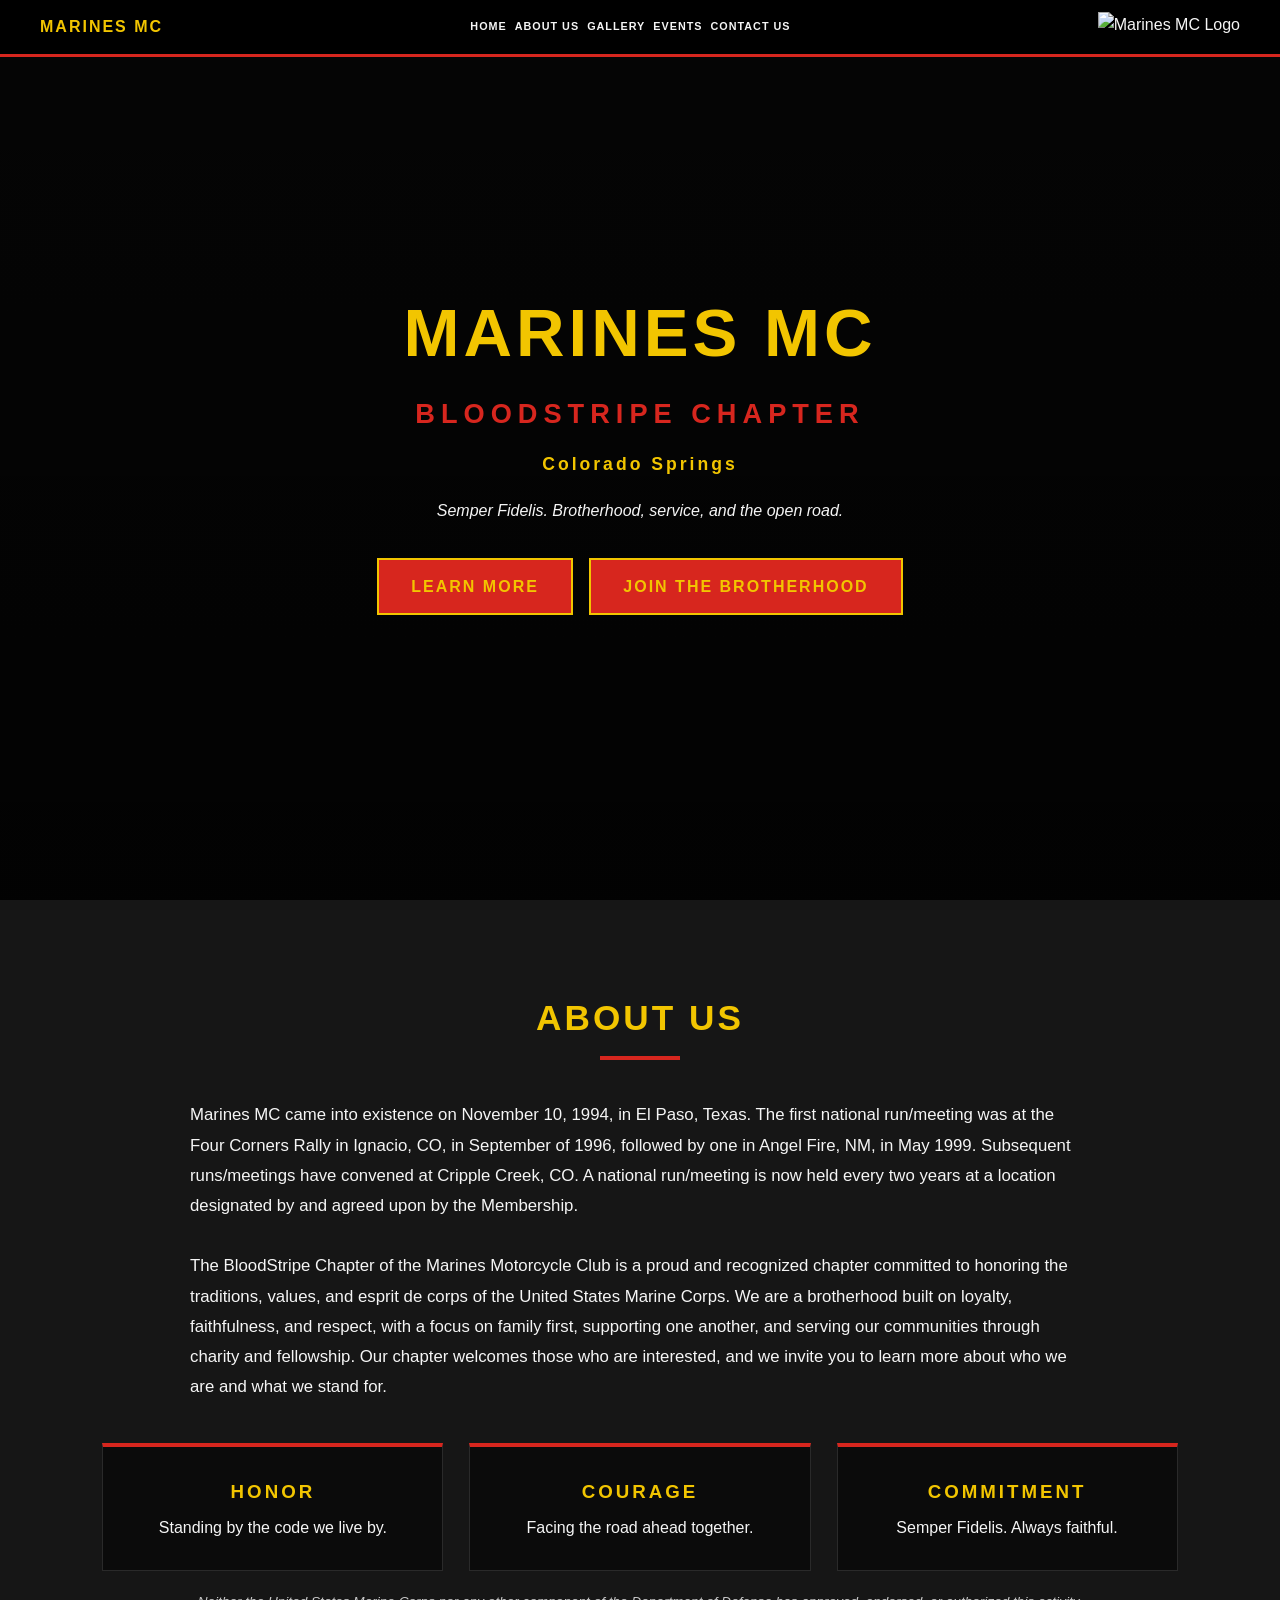
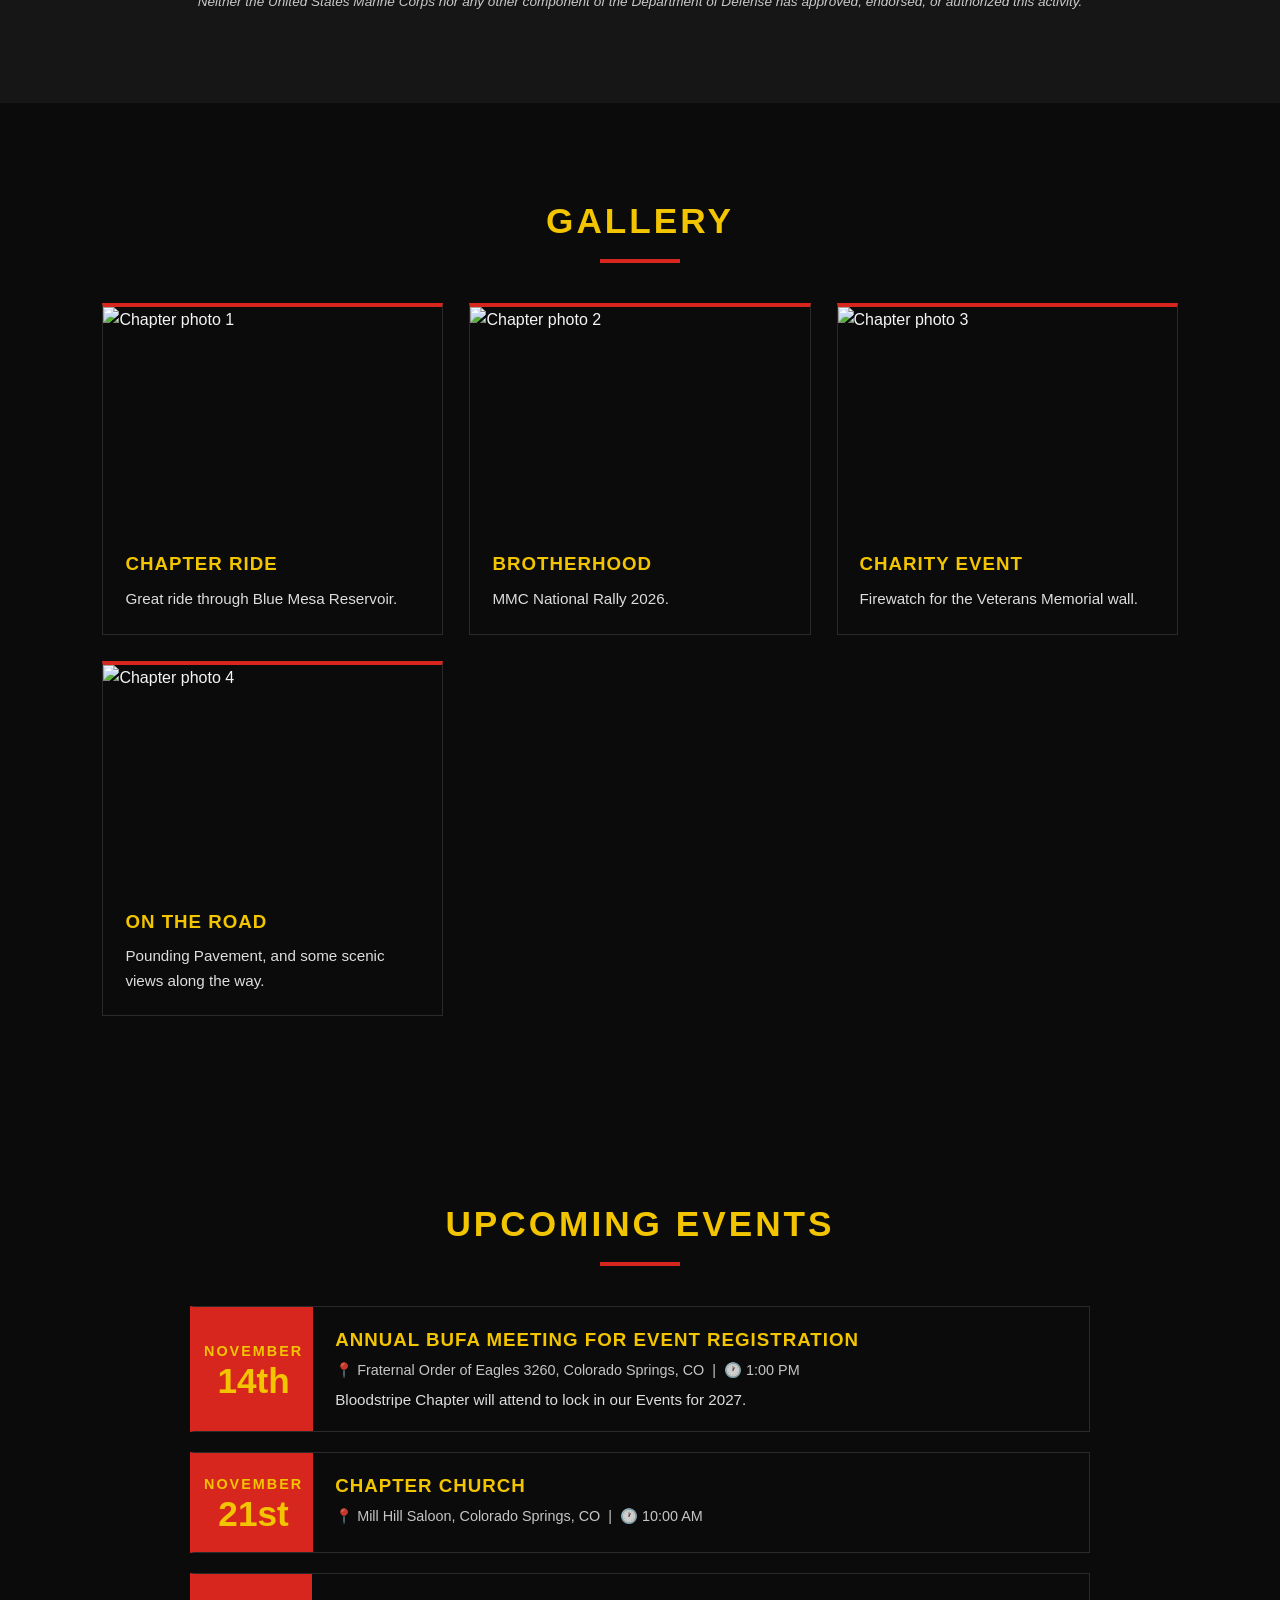
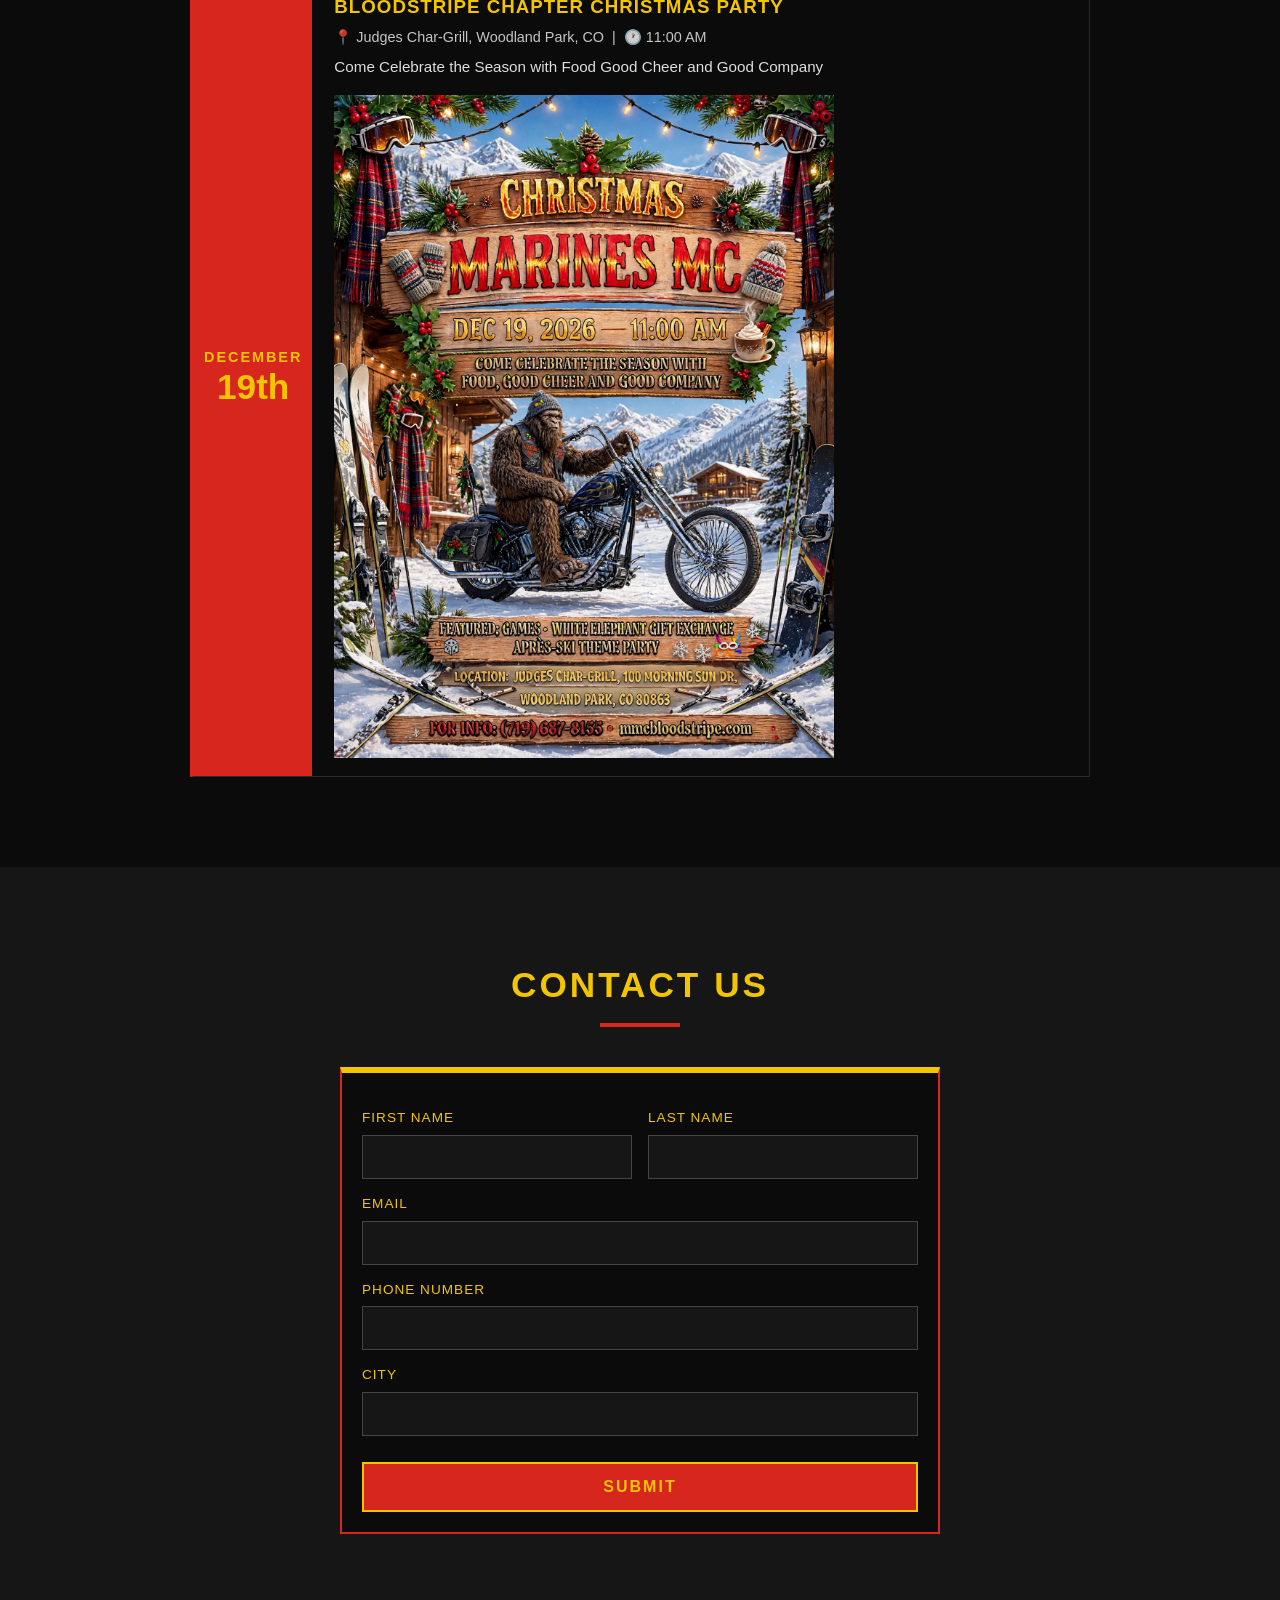
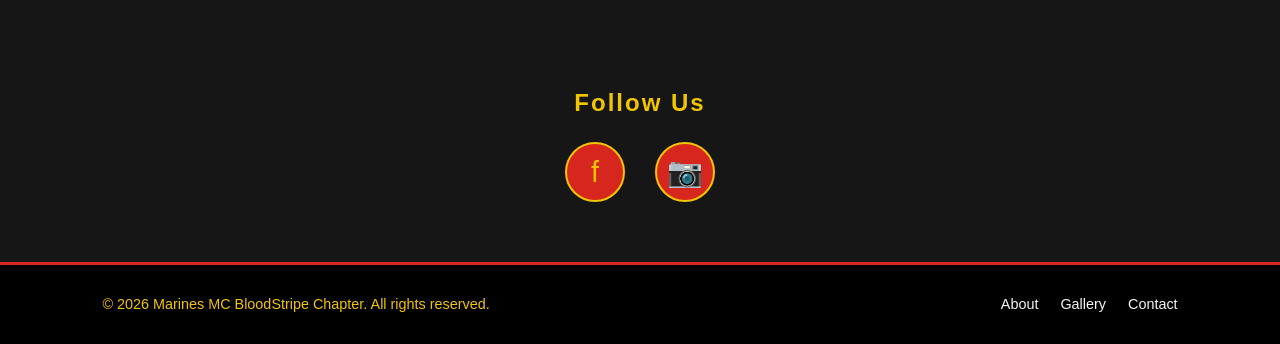
==== index.html @ ca5cee20 "Update index.html" ====
<!DOCTYPE html>
<html lang="en">
<head>
<meta charset="UTF-8">
<meta name="viewport" content="width=device-width, initial-scale=1.0">
<title>Marines MC | BloodStripe Chapter,</title>
<style>
  :root {
    --black: #0b0b0b;
    --charcoal: #161616;
    --gold: #f2c500;
    --scarlet: #d7261e;
    --text: #f5f5f5;
  }
  * { margin: 0; padding: 0; box-sizing: border-box; }
  html { scroll-behavior: smooth; }
  body {
    font-family: 'Segoe UI', Tahoma, Verdana, sans-serif;
    background: var(--black); color: var(--text); line-height: 1.6;
  }
  a, button, .card, .card img, .gallery-item { cursor: pointer; }

  /* ---------- NAV ---------- */
  nav {
    position: fixed; top: 0; width: 100%; z-index: 100;
    display: flex; justify-content: space-between; align-items: center;
    padding: 12px 40px; background: rgba(0,0,0,.85);
    border-bottom: 3px solid var(--scarlet);
  }
  .brand { color: var(--gold); font-weight: 800; letter-spacing: 2px; }
  .logo-nav { height: 50px; width: auto; }
  .logo-nav img { height: 100%; width: auto; object-fit: contain; }
  nav ul { list-style: none; display: flex; gap: 28px; }
  nav a {
    color: var(--text); text-decoration: none; text-transform: uppercase;
    font-weight: 600; letter-spacing: 1px; font-size: .9em;
    padding-bottom: 4px; border-bottom: 2px solid transparent;
    transition: color .2s, border-color .2s;
  }
  nav a:hover { color: var(--gold); border-color: var(--gold); }

  /* ---------- HERO ---------- */
  .hero {
    position: relative; height: 100vh; overflow: hidden;
    display: flex; align-items: center; justify-content: center; text-align: center;
  }
  .hero video {
  position: absolute; inset: 0; width: 100%; height: 100%;
  object-fit: cover; /* Change this line */
  object-position: center center;
  z-index: 0;
}
  .hero::after {
    content: ""; position: absolute; inset: 0; z-index: 1;
    background: linear-gradient(rgba(0,0,0,.55), rgba(0,0,0,.8));
  }
  .hero-content { position: relative; z-index: 2; padding: 20px; max-width: 800px; }
  .hero-content h1 {
    font-size: clamp(2.2rem, 7vw, 4.2rem); color: var(--gold);
    letter-spacing: 4px; text-transform: uppercase;
  }
  .hero-content h2 {
    color: var(--scarlet); letter-spacing: 6px; text-transform: uppercase;
    font-size: clamp(1.1rem, 3vw, 1.7rem); margin: 6px 0 14px;
  }
  .hero-content h3 {
  color: var(--gold); letter-spacing: 3px; font-size: 1.1rem; margin-bottom: 20px;
}
  .hero-content p { font-style: italic; margin-bottom: 28px; }
  .btn {
    display: inline-block; margin: 6px; padding: 14px 32px;
    background: var(--scarlet); color: var(--gold); border: 2px solid var(--gold);
    font-weight: 700; text-transform: uppercase; letter-spacing: 2px;
    text-decoration: none; transition: all .25s;
  }
  .btn:hover { background: var(--gold); color: var(--black); }

  /* ---------- CARD SECTIONS ---------- */
  .card-section { padding: 90px 8%; text-align: center; }
  .card-section.alt { background: var(--charcoal); }
  .card-section > h2 {
    color: var(--gold); text-transform: uppercase; letter-spacing: 3px;
    font-size: 2.2rem;
  }
  .bar { width: 80px; height: 4px; background: var(--scarlet); margin: 10px auto 40px; }
  .intro { max-width: 900px; margin: 0 auto 40px; font-size: 1.05rem; text-align: left; line-height: 1.8; }

  .card-container {
    display: grid; grid-template-columns: repeat(auto-fit, minmax(260px, 1fr));
    gap: 26px;
  }

  .event-flyer {
  display: block;
  width: 100%;
  max-width: 500px;
  height: auto;
  margin-top: 1rem;
}

  .card {
    background: var(--black); border: 1px solid #2a2a2a;
    border-top: 4px solid var(--scarlet); overflow: hidden; text-align: left;
    opacity: 0; transform: translateY(40px);
    transition: opacity .7s, transform .7s, border-color .25s, box-shadow .25s;
  }
  .card.show { opacity: 1; transform: translateY(0); }
  .card:hover { border-top-color: var(--gold); box-shadow: 0 10px 25px rgba(242,197,0,.15); }
  .card img { width: 100%; height: 220px; object-fit: cover; display: block; transition: transform .4s; }
  .card:hover img { transform: scale(1.06); }
  .card-content { padding: 22px; }
  .card-content h3 { color: var(--gold); letter-spacing: 1px; margin-bottom: 8px; text-transform: uppercase; }
  .card-content p { font-size: .95rem; opacity: .9; }
  .card.text-card { padding: 30px 22px; text-align: center; }
  .card.text-card h3 { color: var(--gold); letter-spacing: 3px; margin-bottom: 8px; }

  /* ---------- FORM ---------- */
  form {
    max-width: 600px; margin: 0 auto; text-align: left; background: var(--black);
    border: 2px solid var(--scarlet); border-top: 6px solid var(--gold); padding: 32px;
  }
  .row { display: grid; grid-template-columns: 1fr 1fr; gap: 16px; }
  label {
    display: block; margin: 14px 0 6px; color: var(--gold);
    font-size: .85rem; text-transform: uppercase; letter-spacing: 1px;
  }
  input {
    width: 100%; padding: 12px; background: var(--charcoal); color: var(--text);
    border: 1px solid #444; font-size: 1rem; transition: border-color .2s;
  }
  input:focus { outline: none; border-color: var(--gold); box-shadow: 0 0 0 2px rgba(242,197,0,.25); }
  form button {
    margin-top: 26px; width: 100%; font-size: 1rem; padding: 14px;
    background: var(--scarlet); color: var(--gold); border: 2px solid var(--gold);
    font-weight: 700; text-transform: uppercase; letter-spacing: 2px; transition: all .25s;
  }
  form button:hover { background: var(--gold); color: var(--black); }

  /* ---------- LIGHTBOX ---------- */
.lightbox {
  display: none; position: fixed; inset: 0; z-index: 200;
  background: rgba(0,0,0,.92);
  align-items: center; justify-content: center;
  cursor: pointer;
}
.lightbox.open { display: flex; }
.lightbox img {
  max-width: 92vw; max-height: 90vh; object-fit: contain;
  border: 3px solid var(--gold);
}
.lightbox .close {
  position: absolute; top: 20px; right: 30px;
  color: var(--gold); font-size: 3rem; line-height: 1;
}
/* ---------- SOCIAL ---------- */
  .social-section { padding: 60px 8%; text-align: center; background: var(--charcoal); }
  .social-section h3 { color: var(--gold); font-size: 1.5rem; margin-bottom: 20px; letter-spacing: 2px; }
  .social-links { display: flex; justify-content: center; gap: 30px; }
  .social-links a {
    display: inline-flex; align-items: center; justify-content: center;
    width: 60px; height: 60px; background: var(--scarlet); color: var(--gold);
    border: 2px solid var(--gold); border-radius: 50%; font-size: 1.8rem;
    text-decoration: none; transition: all .25s;
  }
  .social-links a:hover { background: var(--gold); color: var(--black); transform: scale(1.1); }
   /* ---------- EVENTS ---------- */
  .events-list { max-width: 900px; margin: 0 auto; display: grid; gap: 20px; }
  .event {
    display: flex; align-items: stretch; text-align: left;
    background: var(--black); border: 1px solid #2a2a2a;
    border-left: 4px solid var(--scarlet);
    transition: border-color .25s, box-shadow .25s;
  }
  .event:hover { border-left-color: var(--gold); box-shadow: 0 10px 25px rgba(242,197,0,.15); }
  .event-date {
    min-width: 100px; padding: 18px 10px; text-align: center;
    background: var(--scarlet); color: var(--gold);
    display: flex; flex-direction: column; justify-content: center;
  }
  .event-date .month { font-size: .9rem; font-weight: 700; letter-spacing: 2px; text-transform: uppercase; }
  .event-date .day { font-size: 2.2rem; font-weight: 800; line-height: 1; }
  .event-info { padding: 18px 22px; }
  .event-info h3 { color: var(--gold); text-transform: uppercase; letter-spacing: 1px; margin-bottom: 4px; }
  .event-info .meta { font-size: .9rem; opacity: .8; margin-bottom: 6px; }
  .event-info p { font-size: .95rem; opacity: .9; }
  .no-events { text-align: center; opacity: .8; }

  @media (max-width: 700px) {
    .event { flex-direction: column; }
    .event-date { flex-direction: row; gap: 10px; align-items: center; justify-content: center; padding: 12px; }
  }

  /* ---------- FOOTER ---------- */
  .footer { background: #000; border-top: 3px solid var(--scarlet); padding: 28px 8%; }
  .footer-content { display: flex; justify-content: space-between; flex-wrap: wrap; gap: 12px; color: var(--gold); font-size: .9rem; }
  .footer-links a { color: var(--text); text-decoration: none; margin-left: 18px; transition: color .2s; }
  .footer-links a:hover { color: var(--gold); }

  .disclaimer { font-size: .85rem; opacity: 0.8; margin-top: 20px; font-style: italic; }

  @media (max-width: 700px) {
    nav { padding: 12px 18px; }
    nav ul { gap: 14px; }
    .brand { display: none; }
    .logo-nav { height: 40px; }
    .row { grid-template-columns: 1fr; }
    .footer-content { justify-content: center; text-align: center; }
    .footer-links a { margin: 0 9px; }
  }
nav ul { gap: 8px; font-size: 0.75em; }
form { padding: 20px; }
.logo-nav { height: 30px; }
</style>
</head>
<body>
<div class="lightbox" id="lightbox">
  <span class="close">&times;</span>
  <img src="" alt="Enlarged photo">
</div>
<nav>
  <div class="brand">MARINES MC</div>
  <ul>
    <li><a href="#home">Home</a></li>
    <li><a href="#about">About Us</a></li>
    <li><a href="#gallery">Gallery</a></li>
    <li><a href="#events">Events</a></li>
    <li><a href="#contact">Contact Us</a></li>
  </ul>
  <div class="logo-nav">
    <img src="Image/image.jpg" alt="Marines MC Logo">
  </div>
</nav>

<!-- HERO SECTION -->
<section class="hero" id="home">
  <video autoplay muted loop playsinline>
    <source src="Video 1.mp4" type="video/mp4">
  </video>
  <div class="hero-content">
    <h1>Marines MC</h1>
    <h2>BloodStripe Chapter</h2>
    <h3>Colorado Springs</h3>
    <p>Semper Fidelis. Brotherhood, service, and the open road.</p>
    <a href="#about" class="btn">Learn More</a>
    <a href="#contact" class="btn">Join the Brotherhood</a>
  </div>
</section>

<!-- ABOUT SECTION -->
<section id="about" class="card-section alt">
  <h2>About Us</h2>
  <div class="bar"></div>
  <p class="intro">
    Marines MC came into existence on November 10, 1994, in El Paso, Texas. The first national run/meeting was at the Four Corners Rally in Ignacio, CO, in September of 1996, followed by one in Angel Fire, NM, in May 1999. Subsequent runs/meetings have convened at Cripple Creek, CO. A national run/meeting is now held every two years at a location designated by and agreed upon by the Membership.
    <br><br>
    The BloodStripe Chapter of the Marines Motorcycle Club is a proud and recognized chapter committed to honoring the traditions, values, and esprit de corps of the United States Marine Corps. We are a brotherhood built on loyalty, faithfulness, and respect, with a focus on family first, supporting one another, and serving our communities through charity and fellowship. Our chapter welcomes those who are interested, and we invite you to learn more about who we are and what we stand for.
  </p>
  <div class="card-container">
    <div class="card text-card"><h3>HONOR</h3><p>Standing by the code we live by.</p></div>
    <div class="card text-card"><h3>COURAGE</h3><p>Facing the road ahead together.</p></div>
    <div class="card text-card"><h3>COMMITMENT</h3><p>Semper Fidelis. Always faithful.</p></div>
  </div>
  <p class="disclaimer">Neither the United States Marine Corps nor any other component of the Department of Defense has approved, endorsed, or authorized this activity.</p>
</section>

<!-- GALLERY SECTION -->
<section id="gallery" class="card-section">
  <h2>Gallery</h2>
  <div class="bar"></div>
  <div class="card-container">
    <div class="card gallery-item">
      <img src="Image/LakeBackMMC.jpeg" alt="Chapter photo 1">
      <div class="card-content"><h3>Chapter Ride</h3><p>Great ride through Blue Mesa Reservoir.</p></div>
    </div>
    <div class="card gallery-item">
      <img src="Image/Nationals_2026.jpeg" alt="Chapter photo 2">
      <div class="card-content"><h3>Brotherhood</h3><p>MMC National Rally 2026.</p></div>
    </div>
    <div class="card gallery-item">
      <img src="Image/Firewatch.jpg" alt="Chapter photo 3">
      <div class="card-content"><h3>Charity Event</h3><p>Firewatch for the Veterans Memorial wall.</p></div>
    </div>
    <div class="card gallery-item">
      <img src="Image/On_The_Road.jpg" alt="Chapter photo 4">
      <div class="card-content"><h3>On the Road</h3><p>Pounding Pavement, and some scenic views along the way.</p></div>
    </div>
  </div>
</section>

<!-- EVENTS SECTION -->
<section id="events" class="card-section">
  <h2>Upcoming Events</h2>
  <div class="bar"></div>
  <div class="events-list">

    <!-- EVENT: YEARLY BUFA MEETING -->
<div class="event">
  <div class="event-date">
    <span class="month">November</span>
    <span class="day">14th</span>
  </div>
  <div class="event-info">
    <h3>Annual BUFA Meeting for Event Registration</h3>
    <div class="meta">📍 Fraternal Order of Eagles 3260, Colorado Springs, CO &nbsp;|&nbsp; 🕐 1:00 PM</div>
    <p>Bloodstripe Chapter will attend to lock in our Events for 2027.</p>
  </div>
</div>

     <!-- EVENT (BloodStripe Chapter Church) -->
    <div class="event">
      <div class="event-date">
        <span class="month">November</span>
        <span class="day">21st</span>
      </div>
      <div class="event-info">
        <h3>Chapter Church</h3>
        <div class="meta">📍 Mill Hill Saloon, Colorado Springs, CO &nbsp;|&nbsp; 🕐 10:00 AM</div>
      </div>
    </div>

     <!-- EVENT (BloodStripe Chapter Christmas Party) -->
        <div class="event">
  <div class="event-date">
    <span class="month">December</span>
    <span class="day">19th</span>
  </div>
  <div class="event-info">
    <h3>Bloodstripe Chapter Christmas Party</h3>
    <div class="meta">📍 Judges Char-Grill, Woodland Park, CO &nbsp;|&nbsp; 🕐 11:00 AM</div>
    <p>Come Celebrate the Season with Food Good Cheer and Good Company</p>
   <img
  class="event-flyer"
  src="Image/Christmas Party Flyer.jpeg"
  alt="Flyer for the Bloodstripe Chapter Marine Corps birthday celebration on November 7"
/>
  </div>
</div>

    <!-- END EVENT -->

    </div>

  </div>
</section>

<!-- CONTACT SECTION -->
<section id="contact" class="card-section alt">
  <h2>Contact Us</h2>
  <div class="bar"></div>
  <form action="https://formsubmit.co/f16docaceres@gmail.com" method="POST">
    <input type="hidden" name="_cc" value="jrram13@gmail.com,MBeaudin14@gmail.com">
    <input type="hidden" name="_subject" value="New BloodStripe Intake Form">
    <input type="hidden" name="_autoresponse" value="Thanks for your interest in Marines MC BloodStripe Chapter! One of our members will get back to you soon. Semper Fidelis.">
    <input type="hidden" name="_captcha" value="true">
    <input type="text" name="_honey" style="display:none">

    <div class="row">
      <div>
        <label for="first">First Name</label>
        <input type="text" id="first" name="First Name" required>
      </div>
      <div>
        <label for="last">Last Name</label>
        <input type="text" id="last" name="Last Name" required>
      </div>
    </div>

    <label for="email">Email</label>
    <input type="email" id="email" name="Email" required>

    <label for="phone">Phone Number</label>
    <input type="tel" id="phone" name="Phone" required>

    <label for="city">City</label>
    <input type="text" id="city" name="City" required>

    <button type="submit">Submit</button>
  </form>
</section>
<!-- SOCIAL SECTION -->
<section class="social-section">
  <h3>Follow Us</h3>
  <div class="social-links">
    <a href="https://www.facebook.com/COSpringsMarinesMC?mibextid=wwXIfr&mibextid=wwXIfr" target="_blank" title="Facebook">f</a>
    <a href="https://www.instagram.com/marinesmc_coloradosprings?mdxt=bG04dWlhZzU5YWRh&utm_source=qr" target="_blank" title="Instagram">📷</a>
  </div>
</section>

<!-- FOOTER -->
<footer class="footer">
  <div class="footer-content">
    <p>&copy; <span id="year"></span> Marines MC BloodStripe Chapter. All rights reserved.</p>
    <div class="footer-links">
      <a href="#about">About</a>
      <a href="#gallery">Gallery</a>
      <a href="#contact">Contact</a>
    </div>
  </div>
</footer>

<script>
  // 1 Smooth scrolling for internal links
  document.querySelectorAll('a[href^="#"]').forEach(anchor => {
    anchor.addEventListener("click", function (e) {
      e.preventDefault();
      const target = document.querySelector(this.getAttribute("href"));
      if (target) target.scrollIntoView({ behavior: "smooth" });
    });
  });

  // 2 Card scroll animation
  const cards = document.querySelectorAll(".card");
  const revealCards = () => {
    const triggerBottom = window.innerHeight * 0.88;
    cards.forEach(card => {
      if (card.getBoundingClientRect().top < triggerBottom) card.classList.add("show");
    });
  };
  window.addEventListener("scroll", revealCards);
  revealCards();

  // 3 Dynamic year in footer
  document.getElementById("year").textContent = new Date().getFullYear();
 // 4 Gallery lightbox
const lightbox = document.getElementById("lightbox");
const lightboxImg = lightbox.querySelector("img");

document.querySelectorAll(".gallery-item img").forEach(img => {
  img.addEventListener("click", () => {
    lightboxImg.src = img.src;
    lightboxImg.alt = img.alt;
    lightbox.classList.add("open");
  });
});

lightbox.addEventListener("click", () => lightbox.classList.remove("open"));
document.addEventListener("keydown", e => {
  if (e.key === "Escape") lightbox.classList.remove("open");
}); 
</script>
</body>
</html>
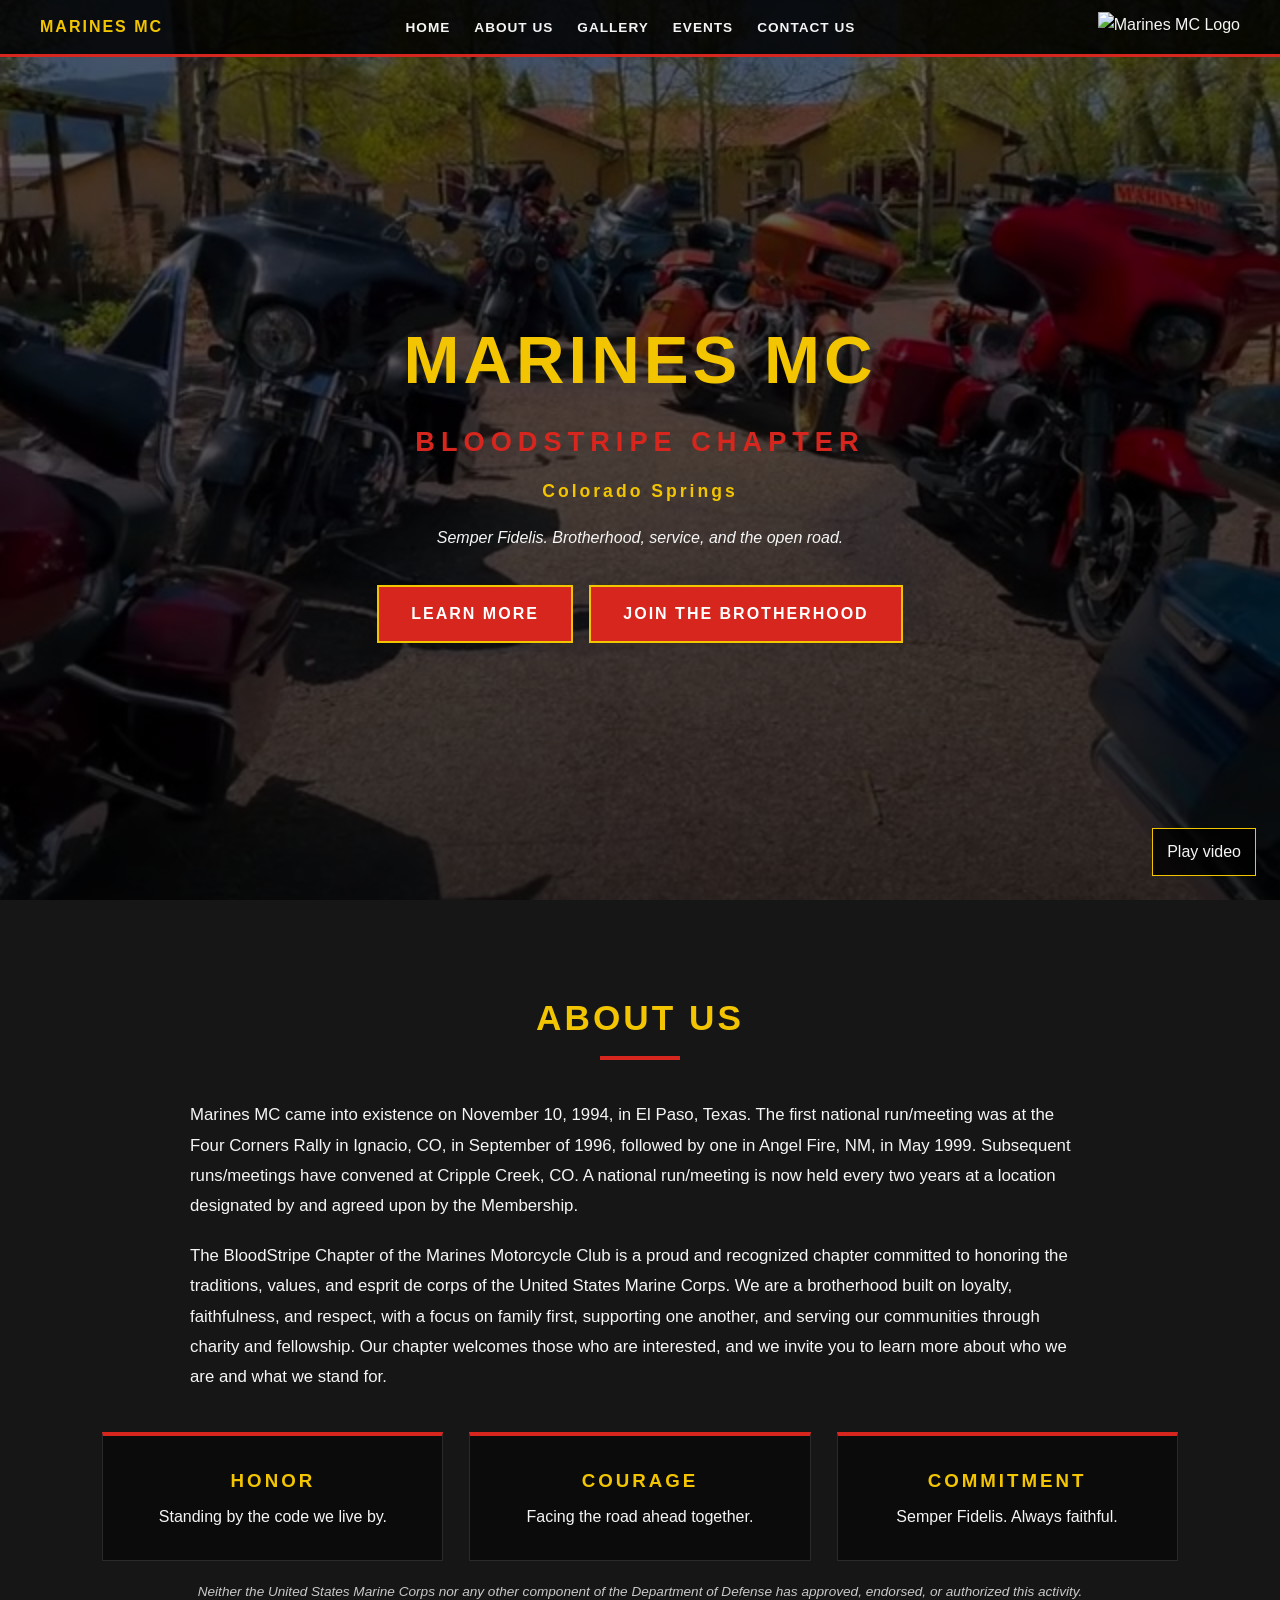
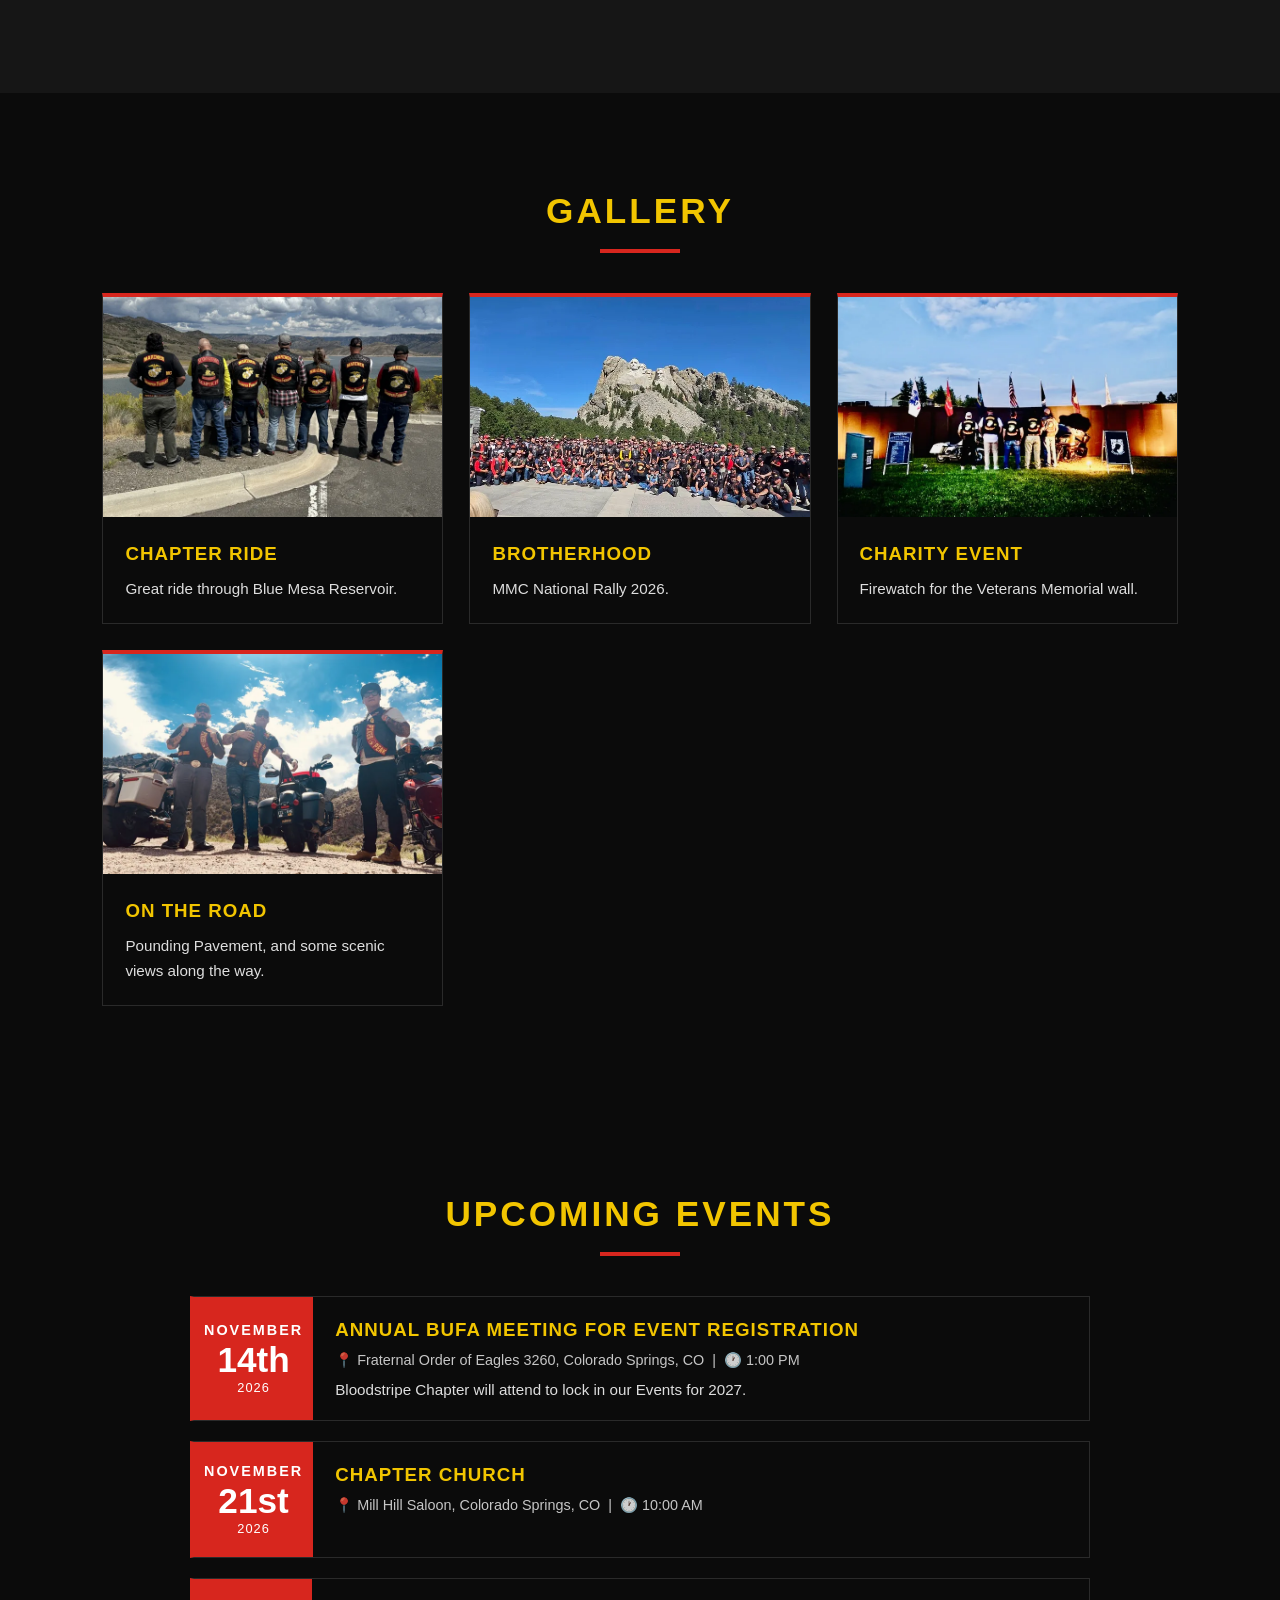
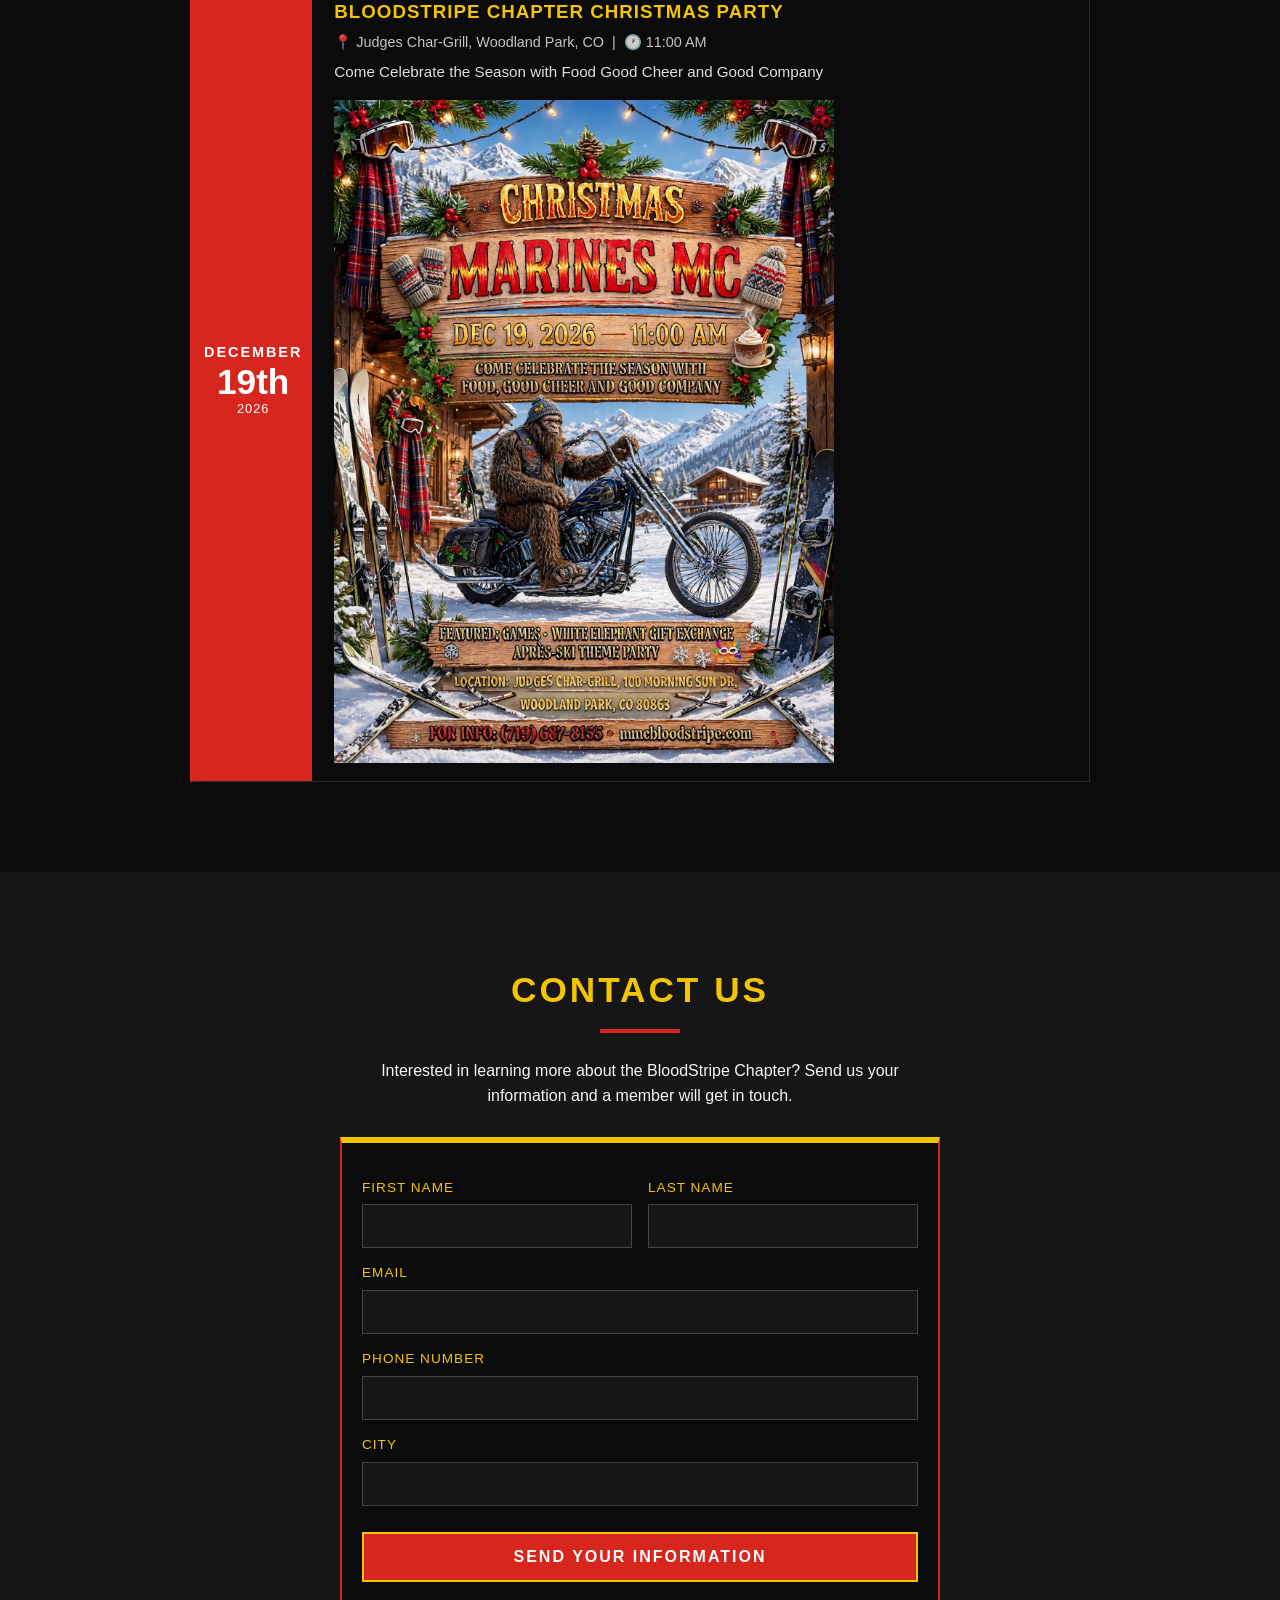
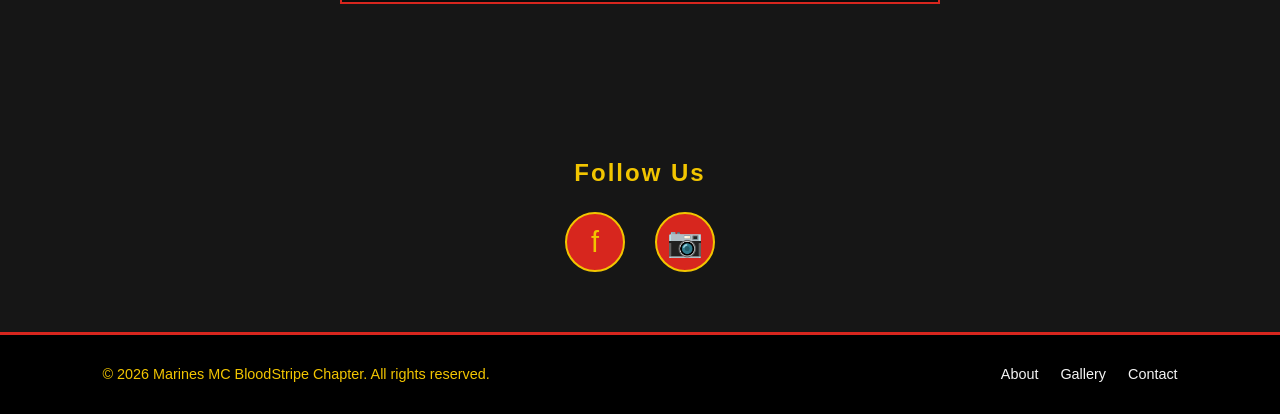
==== commit 7e238585: "Improve mobile experience and site accessibility Co-authored-by: Copilot <223556219+Copilot@users.no" ====
--- a/index.html
+++ b/index.html
@@ -3,7 +3,9 @@
 <head>
 <meta charset="UTF-8">
 <meta name="viewport" content="width=device-width, initial-scale=1.0">
-<title>Marines MC | BloodStripe Chapter,</title>
+<title>Marines MC | BloodStripe Chapter, Colorado Springs</title>
+<meta name="description" content="Meet the Marines MC BloodStripe Chapter in Colorado Springs, explore chapter photos and events, and get in touch.">
+<link rel="icon" type="image/jpeg" href="Image/image.jpg">
 <style>
   :root {
     --black: #0b0b0b;
@@ -18,7 +20,7 @@
     font-family: 'Segoe UI', Tahoma, Verdana, sans-serif;
     background: var(--black); color: var(--text); line-height: 1.6;
   }
-  a, button, .card, .card img, .gallery-item { cursor: pointer; }
+  a, button { cursor: pointer; }
 
   /* ---------- NAV ---------- */
   nav {
@@ -46,7 +48,7 @@
   }
   .hero video {
   position: absolute; inset: 0; width: 100%; height: 100%;
-  object-fit: cover; /* Change this line */
+  object-fit: cover;
   object-position: center center;
   z-index: 0;
 }
@@ -101,10 +103,8 @@
   .card {
     background: var(--black); border: 1px solid #2a2a2a;
     border-top: 4px solid var(--scarlet); overflow: hidden; text-align: left;
-    opacity: 0; transform: translateY(40px);
-    transition: opacity .7s, transform .7s, border-color .25s, box-shadow .25s;
-  }
-  .card.show { opacity: 1; transform: translateY(0); }
+    transition: border-color .25s, box-shadow .25s;
+  }
   .card:hover { border-top-color: var(--gold); box-shadow: 0 10px 25px rgba(242,197,0,.15); }
   .card img { width: 100%; height: 220px; object-fit: cover; display: block; transition: transform .4s; }
   .card:hover img { transform: scale(1.06); }
@@ -210,16 +210,76 @@
 nav ul { gap: 8px; font-size: 0.75em; }
 form { padding: 20px; }
 .logo-nav { height: 30px; }
+
+/* Responsive navigation and accessible interactions */
+html { scroll-padding-top: 85px; }
+nav { gap: 20px; }
+nav ul { gap: 24px; font-size: 1rem; }
+nav a { font-size: .85rem; }
+.menu-toggle { display: none; }
+.skip-link { position: fixed; top: 8px; left: 8px; z-index: 300; padding: 10px 16px; background: var(--gold); color: var(--black); transform: translateY(-160%); }
+.skip-link:focus { transform: translateY(0); }
+:focus-visible { outline: 3px solid var(--gold); outline-offset: 4px; }
+.hero { min-height: 640px; height: 100svh; }
+.hero video { background: var(--black); }
+.hero-content { padding-top: 75px; }
+.video-control { position: absolute; z-index: 3; right: 24px; bottom: 24px; padding: 10px 14px; color: var(--text); background: rgba(0,0,0,.8); border: 1px solid var(--gold); font: inherit; }
+.video-control[hidden] { display: none; }
+.video-status { position: absolute; z-index: 3; right: 24px; bottom: 76px; max-width: 20rem; background: var(--black); color: #fff; }
+.event-date { color: #fff; }
+.btn, form button { color: #fff; }
+.intro p + p { margin-top: 1.25rem; }
+.gallery-link { display: block; overflow: hidden; }
+.gallery-link:focus-visible { outline-offset: -4px; }
+.lightbox { display: none; position: fixed; inset: 0; width: 100%; max-width: none; height: 100%; max-height: none; margin: 0; padding: 60px 20px 20px; border: 0; background: rgba(0,0,0,.94); color: var(--text); cursor: default; }
+.lightbox[open] { display: flex; flex-direction: column; align-items: center; justify-content: center; gap: 12px; }
+.lightbox::backdrop { background: rgba(0,0,0,.75); }
+.lightbox img { max-width: 100%; max-height: calc(100dvh - 130px); }
+.lightbox .close { position: absolute; top: 12px; right: 18px; padding: 4px 12px; border: 1px solid var(--gold); background: var(--black); color: var(--gold); font-size: 2rem; cursor: pointer; }
+.contact-intro { max-width: 600px; margin: -15px auto 28px; }
+.event-year { font-size: .8rem; letter-spacing: 1px; }
+@media (max-width: 700px) {
+  nav { padding: 10px 18px; min-height: 64px; flex-wrap: wrap; }
+  .brand { display: block; font-size: .95rem; }
+  .logo-nav { height: 40px; margin-left: auto; }
+  .js .menu-toggle { display: inline-flex; align-items: center; justify-content: center; min-width: 48px; min-height: 44px; padding: 8px 12px; border: 1px solid var(--gold); background: transparent; color: var(--text); font: inherit; }
+  nav ul { width: 100%; flex-wrap: wrap; gap: 4px 16px; order: 4; font-size: 1rem; }
+  nav ul a { display: inline-flex; align-items: center; min-height: 44px; padding: 8px 2px; }
+  .js nav ul { display: none; flex-direction: column; align-items: stretch; gap: 0; padding: 8px 0; }
+  .js nav ul.open { display: flex; }
+  .js nav ul a { display: flex; }
+  .hero { display: flex; flex-direction: column; height: auto; min-height: 0; padding-top: 64px; }
+  .hero video { position: relative; inset: auto; width: 100%; height: auto; aspect-ratio: 4 / 3; object-fit: contain; }
+  .hero::after { display: none; }
+  .hero-content { padding: 34px 20px 48px; }
+  .hero-content h1 { font-size: clamp(2rem, 9vw, 3rem); letter-spacing: 2px; }
+  .hero-content h2 { letter-spacing: 3px; }
+  .video-control { top: 74px; bottom: auto; right: 12px; }
+  .video-status { top: 124px; bottom: auto; right: 12px; }
+  .card-section { padding: 65px 6%; }
+  .card-section > h2 { font-size: 1.8rem; }
+  .card-container { grid-template-columns: repeat(auto-fit, minmax(min(100%, 260px), 1fr)); }
+  .btn { max-width: 100%; }
+  .event-date .day { font-size: 1.5rem; }
+}
+@media (prefers-reduced-motion: reduce) {
+  html { scroll-behavior: auto; }
+  *, *::before, *::after { transition-duration: .01ms !important; animation-duration: .01ms !important; }
+  .card:hover img { transform: none; }
+}
 </style>
 </head>
 <body>
-<div class="lightbox" id="lightbox">
-  <span class="close">&times;</span>
-  <img src="" alt="Enlarged photo">
-</div>
-<nav>
+<a href="#main" class="skip-link">Skip to content</a>
+<dialog class="lightbox" id="lightbox" aria-label="Gallery photo">
+  <button class="close" type="button" aria-label="Close photo">&times;</button>
+  <img alt="">
+  <p class="lightbox-caption"></p>
+</dialog>
+<nav aria-label="Main navigation">
   <div class="brand">MARINES MC</div>
-  <ul>
+  <button class="menu-toggle" type="button" aria-expanded="false" aria-controls="primary-navigation">Menu</button>
+  <ul id="primary-navigation">
     <li><a href="#home">Home</a></li>
     <li><a href="#about">About Us</a></li>
     <li><a href="#gallery">Gallery</a></li>
@@ -231,11 +291,14 @@
   </div>
 </nav>
 
+<main id="main">
 <!-- HERO SECTION -->
 <section class="hero" id="home">
-  <video autoplay muted loop playsinline>
-    <source src="Video 1.mp4" type="video/mp4">
+  <video id="hero-video" autoplay muted loop playsinline preload="metadata" poster="Image/optimized/hero-poster.jpg" aria-label="Background video of the Marines MC BloodStripe Chapter">
+    <source src="hero-optimized.mp4" type="video/mp4">
   </video>
+  <button class="video-control" type="button" hidden>Pause video</button>
+  <p class="video-status" id="video-status" role="status"></p>
   <div class="hero-content">
     <h1>Marines MC</h1>
     <h2>BloodStripe Chapter</h2>
@@ -250,11 +313,14 @@
 <section id="about" class="card-section alt">
   <h2>About Us</h2>
   <div class="bar"></div>
-  <p class="intro">
+  <div class="intro">
+    <p>
     Marines MC came into existence on November 10, 1994, in El Paso, Texas. The first national run/meeting was at the Four Corners Rally in Ignacio, CO, in September of 1996, followed by one in Angel Fire, NM, in May 1999. Subsequent runs/meetings have convened at Cripple Creek, CO. A national run/meeting is now held every two years at a location designated by and agreed upon by the Membership.
-    <br><br>
+    </p>
+    <p>
     The BloodStripe Chapter of the Marines Motorcycle Club is a proud and recognized chapter committed to honoring the traditions, values, and esprit de corps of the United States Marine Corps. We are a brotherhood built on loyalty, faithfulness, and respect, with a focus on family first, supporting one another, and serving our communities through charity and fellowship. Our chapter welcomes those who are interested, and we invite you to learn more about who we are and what we stand for.
-  </p>
+    </p>
+  </div>
   <div class="card-container">
     <div class="card text-card"><h3>HONOR</h3><p>Standing by the code we live by.</p></div>
     <div class="card text-card"><h3>COURAGE</h3><p>Facing the road ahead together.</p></div>
@@ -269,19 +335,19 @@
   <div class="bar"></div>
   <div class="card-container">
     <div class="card gallery-item">
-      <img src="Image/LakeBackMMC.jpeg" alt="Chapter photo 1">
+      <a class="gallery-link" href="Image/LakeBackMMC.jpeg" aria-label="Enlarge Chapter Ride photo"><img src="Image/optimized/chapter-ride.webp" alt="Chapter members at Blue Mesa Reservoir" loading="lazy" decoding="async"></a>
       <div class="card-content"><h3>Chapter Ride</h3><p>Great ride through Blue Mesa Reservoir.</p></div>
     </div>
     <div class="card gallery-item">
-      <img src="Image/Nationals_2026.jpeg" alt="Chapter photo 2">
+      <a class="gallery-link" href="Image/Nationals_2026.jpeg" aria-label="Enlarge Brotherhood photo"><img src="Image/optimized/nationals.webp" alt="Marines MC members at the 2026 national rally" loading="lazy" decoding="async"></a>
       <div class="card-content"><h3>Brotherhood</h3><p>MMC National Rally 2026.</p></div>
     </div>
     <div class="card gallery-item">
-      <img src="Image/Firewatch.jpg" alt="Chapter photo 3">
+      <a class="gallery-link" href="Image/Firewatch.jpg" aria-label="Enlarge Charity Event photo"><img src="Image/optimized/firewatch.webp" alt="Firewatch at the Veterans Memorial wall" loading="lazy" decoding="async"></a>
       <div class="card-content"><h3>Charity Event</h3><p>Firewatch for the Veterans Memorial wall.</p></div>
     </div>
     <div class="card gallery-item">
-      <img src="Image/On_The_Road.jpg" alt="Chapter photo 4">
+      <a class="gallery-link" href="Image/On_The_Road.jpg" aria-label="Enlarge On the Road photo"><img src="Image/optimized/on-the-road.webp" alt="Marines MC chapter on the road" loading="lazy" decoding="async"></a>
       <div class="card-content"><h3>On the Road</h3><p>Pounding Pavement, and some scenic views along the way.</p></div>
     </div>
   </div>
@@ -298,6 +364,7 @@
   <div class="event-date">
     <span class="month">November</span>
     <span class="day">14th</span>
+    <span class="event-year">2026</span>
   </div>
   <div class="event-info">
     <h3>Annual BUFA Meeting for Event Registration</h3>
@@ -311,6 +378,7 @@
       <div class="event-date">
         <span class="month">November</span>
         <span class="day">21st</span>
+        <span class="event-year">2026</span>
       </div>
       <div class="event-info">
         <h3>Chapter Church</h3>
@@ -323,6 +391,7 @@
   <div class="event-date">
     <span class="month">December</span>
     <span class="day">19th</span>
+    <span class="event-year">2026</span>
   </div>
   <div class="event-info">
     <h3>Bloodstripe Chapter Christmas Party</h3>
@@ -331,7 +400,8 @@
    <img
   class="event-flyer"
   src="Image/Christmas Party Flyer.jpeg"
-  alt="Flyer for the Bloodstripe Chapter Marine Corps birthday celebration on November 7"
+  alt="Christmas party flyer for December 19, 2026, at Judges Char-Grill in Woodland Park"
+  loading="lazy" decoding="async"
 />
   </div>
 </div>
@@ -340,13 +410,13 @@
 
     </div>
 
-  </div>
 </section>
 
 <!-- CONTACT SECTION -->
 <section id="contact" class="card-section alt">
   <h2>Contact Us</h2>
   <div class="bar"></div>
+  <p class="contact-intro">Interested in learning more about the BloodStripe Chapter? Send us your information and a member will get in touch.</p>
   <form action="https://formsubmit.co/f16docaceres@gmail.com" method="POST">
     <input type="hidden" name="_cc" value="jrram13@gmail.com,MBeaudin14@gmail.com">
     <input type="hidden" name="_subject" value="New BloodStripe Intake Form">
@@ -357,39 +427,40 @@
     <div class="row">
       <div>
         <label for="first">First Name</label>
-        <input type="text" id="first" name="First Name" required>
+        <input type="text" id="first" name="First Name" autocomplete="given-name" required>
       </div>
       <div>
         <label for="last">Last Name</label>
-        <input type="text" id="last" name="Last Name" required>
+        <input type="text" id="last" name="Last Name" autocomplete="family-name" required>
       </div>
     </div>
 
     <label for="email">Email</label>
-    <input type="email" id="email" name="Email" required>
+    <input type="email" id="email" name="Email" autocomplete="email" required>
 
     <label for="phone">Phone Number</label>
-    <input type="tel" id="phone" name="Phone" required>
+    <input type="tel" id="phone" name="Phone" autocomplete="tel" required>
 
     <label for="city">City</label>
-    <input type="text" id="city" name="City" required>
-
-    <button type="submit">Submit</button>
+    <input type="text" id="city" name="City" autocomplete="address-level2" required>
+
+    <button type="submit">Send your information</button>
   </form>
 </section>
 <!-- SOCIAL SECTION -->
 <section class="social-section">
   <h3>Follow Us</h3>
   <div class="social-links">
-    <a href="https://www.facebook.com/COSpringsMarinesMC?mibextid=wwXIfr&mibextid=wwXIfr" target="_blank" title="Facebook">f</a>
-    <a href="https://www.instagram.com/marinesmc_coloradosprings?mdxt=bG04dWlhZzU5YWRh&utm_source=qr" target="_blank" title="Instagram">📷</a>
+    <a href="https://www.facebook.com/COSpringsMarinesMC?mibextid=wwXIfr&amp;mibextid=wwXIfr" target="_blank" rel="noopener noreferrer" aria-label="Facebook (opens in a new tab)">f</a>
+    <a href="https://www.instagram.com/marinesmc_coloradosprings?mdxt=bG04dWlhZzU5YWRh&amp;utm_source=qr" target="_blank" rel="noopener noreferrer" aria-label="Instagram (opens in a new tab)">📷</a>
   </div>
 </section>
+</main>
 
 <!-- FOOTER -->
 <footer class="footer">
   <div class="footer-content">
-    <p>&copy; <span id="year"></span> Marines MC BloodStripe Chapter. All rights reserved.</p>
+    <p>&copy; <span id="year">2026</span> Marines MC BloodStripe Chapter. All rights reserved.</p>
     <div class="footer-links">
       <a href="#about">About</a>
       <a href="#gallery">Gallery</a>
@@ -399,44 +470,88 @@
 </footer>
 
 <script>
-  // 1 Smooth scrolling for internal links
-  document.querySelectorAll('a[href^="#"]').forEach(anchor => {
-    anchor.addEventListener("click", function (e) {
-      e.preventDefault();
-      const target = document.querySelector(this.getAttribute("href"));
-      if (target) target.scrollIntoView({ behavior: "smooth" });
+  document.getElementById("year").textContent = new Date().getFullYear();
+
+  const menuButton = document.querySelector(".menu-toggle");
+  const navigation = document.getElementById("primary-navigation");
+  function setMenuOpen(open) {
+    navigation.classList.toggle("open", open);
+    menuButton.setAttribute("aria-expanded", String(open));
+    menuButton.textContent = open ? "Close" : "Menu";
+  }
+  menuButton.addEventListener("click", () => setMenuOpen(menuButton.getAttribute("aria-expanded") !== "true"));
+  navigation.addEventListener("click", event => {
+    if (event.target.closest("a")) setMenuOpen(false);
+  });
+  document.addEventListener("keydown", event => {
+    if (event.key === "Escape" && menuButton.getAttribute("aria-expanded") === "true") {
+      setMenuOpen(false);
+      menuButton.focus();
+    }
+  });
+  window.matchMedia("(min-width: 701px)").addEventListener("change", event => {
+    if (event.matches) setMenuOpen(false);
+  });
+  document.documentElement.classList.add("js");
+
+  const heroVideo = document.getElementById("hero-video");
+  const videoButton = document.querySelector(".video-control");
+  const reducedMotion = window.matchMedia("(prefers-reduced-motion: reduce)");
+  function syncVideoButton() {
+    videoButton.textContent = heroVideo.paused ? "Play video" : "Pause video";
+  }
+  if (reducedMotion.matches) {
+    heroVideo.autoplay = false;
+    heroVideo.pause();
+  }
+  reducedMotion.addEventListener("change", event => {
+    if (event.matches) heroVideo.pause();
+  });
+  heroVideo.addEventListener("play", syncVideoButton);
+  heroVideo.addEventListener("pause", syncVideoButton);
+  videoButton.addEventListener("click", async () => {
+    if (heroVideo.paused) {
+      try {
+        await heroVideo.play();
+        document.getElementById("video-status").textContent = "";
+      } catch (error) {
+        console.error("Unable to play the background video:", error);
+        document.getElementById("video-status").textContent = "The video could not be played. Please try again.";
+      }
+    } else {
+      heroVideo.pause();
+    }
+  });
+  syncVideoButton();
+  videoButton.hidden = false;
+
+  const lightbox = document.getElementById("lightbox");
+  const lightboxImg = lightbox.querySelector("img");
+  const lightboxCaption = lightbox.querySelector(".lightbox-caption");
+  let galleryTrigger = null;
+  document.querySelectorAll(".gallery-link").forEach(link => {
+    link.addEventListener("click", event => {
+      if (event.button !== 0 || event.metaKey || event.ctrlKey || event.shiftKey || event.altKey || typeof lightbox.showModal !== "function") return;
+      event.preventDefault();
+      galleryTrigger = link;
+      lightboxImg.alt = link.querySelector("img").alt;
+      lightboxImg.src = link.href;
+      lightboxCaption.textContent = lightboxImg.alt;
+      lightbox.showModal();
+      lightbox.querySelector(".close").focus();
     });
   });
-
-  // 2 Card scroll animation
-  const cards = document.querySelectorAll(".card");
-  const revealCards = () => {
-    const triggerBottom = window.innerHeight * 0.88;
-    cards.forEach(card => {
-      if (card.getBoundingClientRect().top < triggerBottom) card.classList.add("show");
-    });
-  };
-  window.addEventListener("scroll", revealCards);
-  revealCards();
-
-  // 3 Dynamic year in footer
-  document.getElementById("year").textContent = new Date().getFullYear();
- // 4 Gallery lightbox
-const lightbox = document.getElementById("lightbox");
-const lightboxImg = lightbox.querySelector("img");
-
-document.querySelectorAll(".gallery-item img").forEach(img => {
-  img.addEventListener("click", () => {
-    lightboxImg.src = img.src;
-    lightboxImg.alt = img.alt;
-    lightbox.classList.add("open");
-  });
-});
-
-lightbox.addEventListener("click", () => lightbox.classList.remove("open"));
-document.addEventListener("keydown", e => {
-  if (e.key === "Escape") lightbox.classList.remove("open");
-}); 
+  lightboxImg.addEventListener("error", () => {
+    lightboxCaption.textContent = "The full-size photo could not be loaded.";
+  });
+  lightbox.querySelector(".close").addEventListener("click", () => lightbox.close());
+  lightbox.addEventListener("click", event => {
+    if (event.target === lightbox) lightbox.close();
+  });
+  lightbox.addEventListener("close", () => {
+    lightboxImg.removeAttribute("src");
+    if (galleryTrigger) galleryTrigger.focus();
+  });
 </script>
 </body>
 </html>
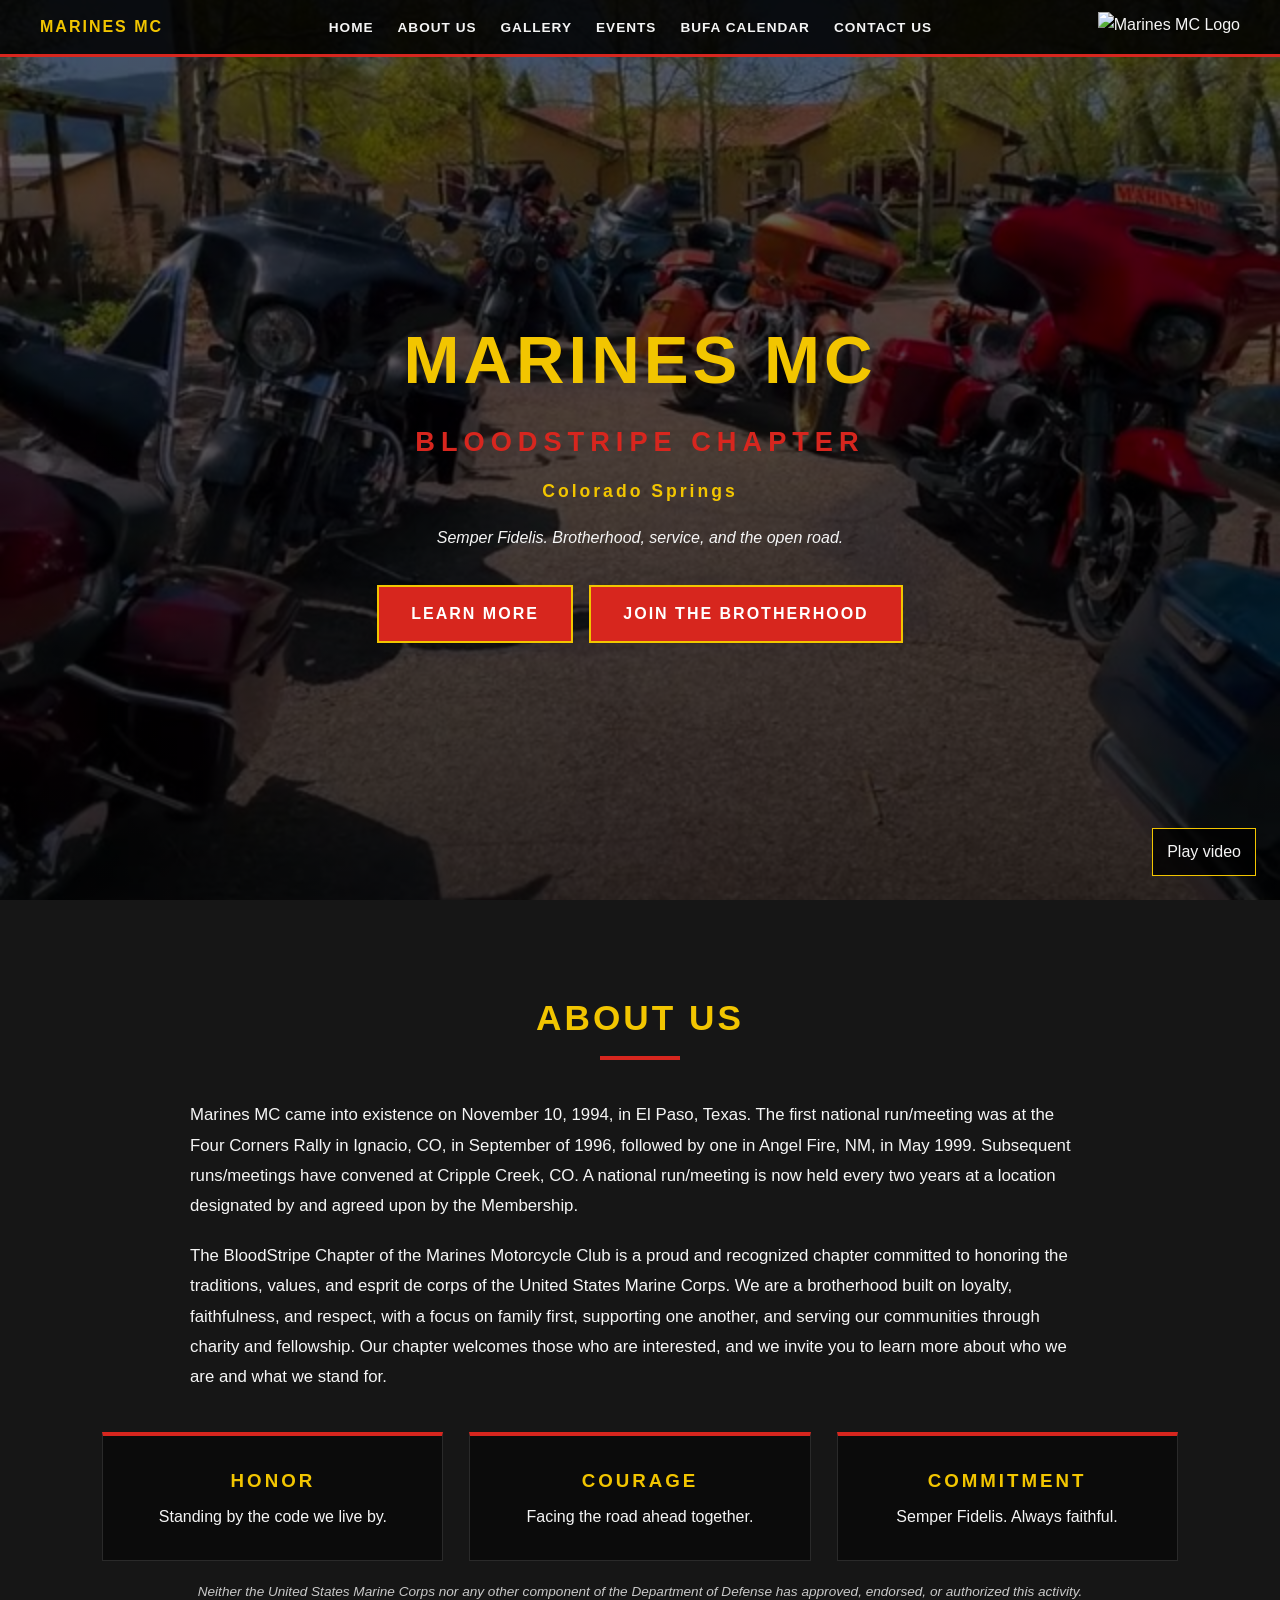
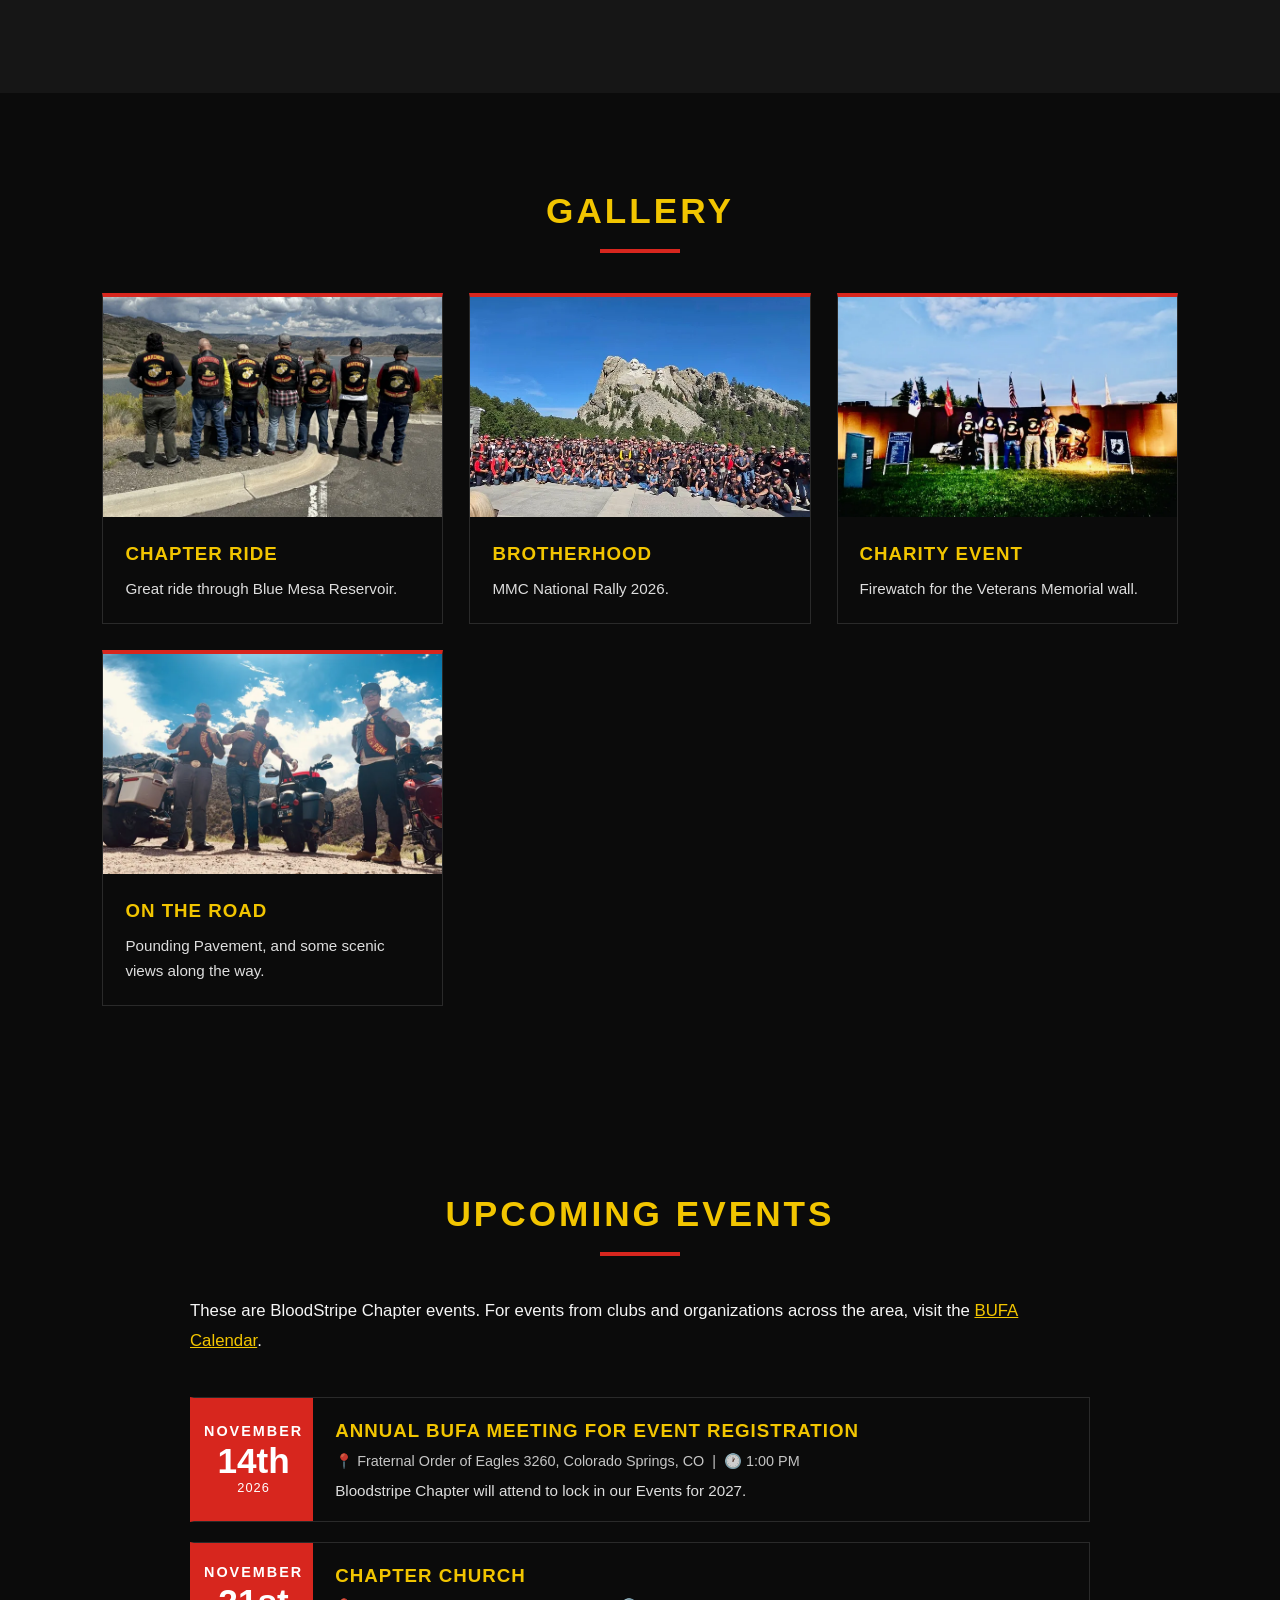
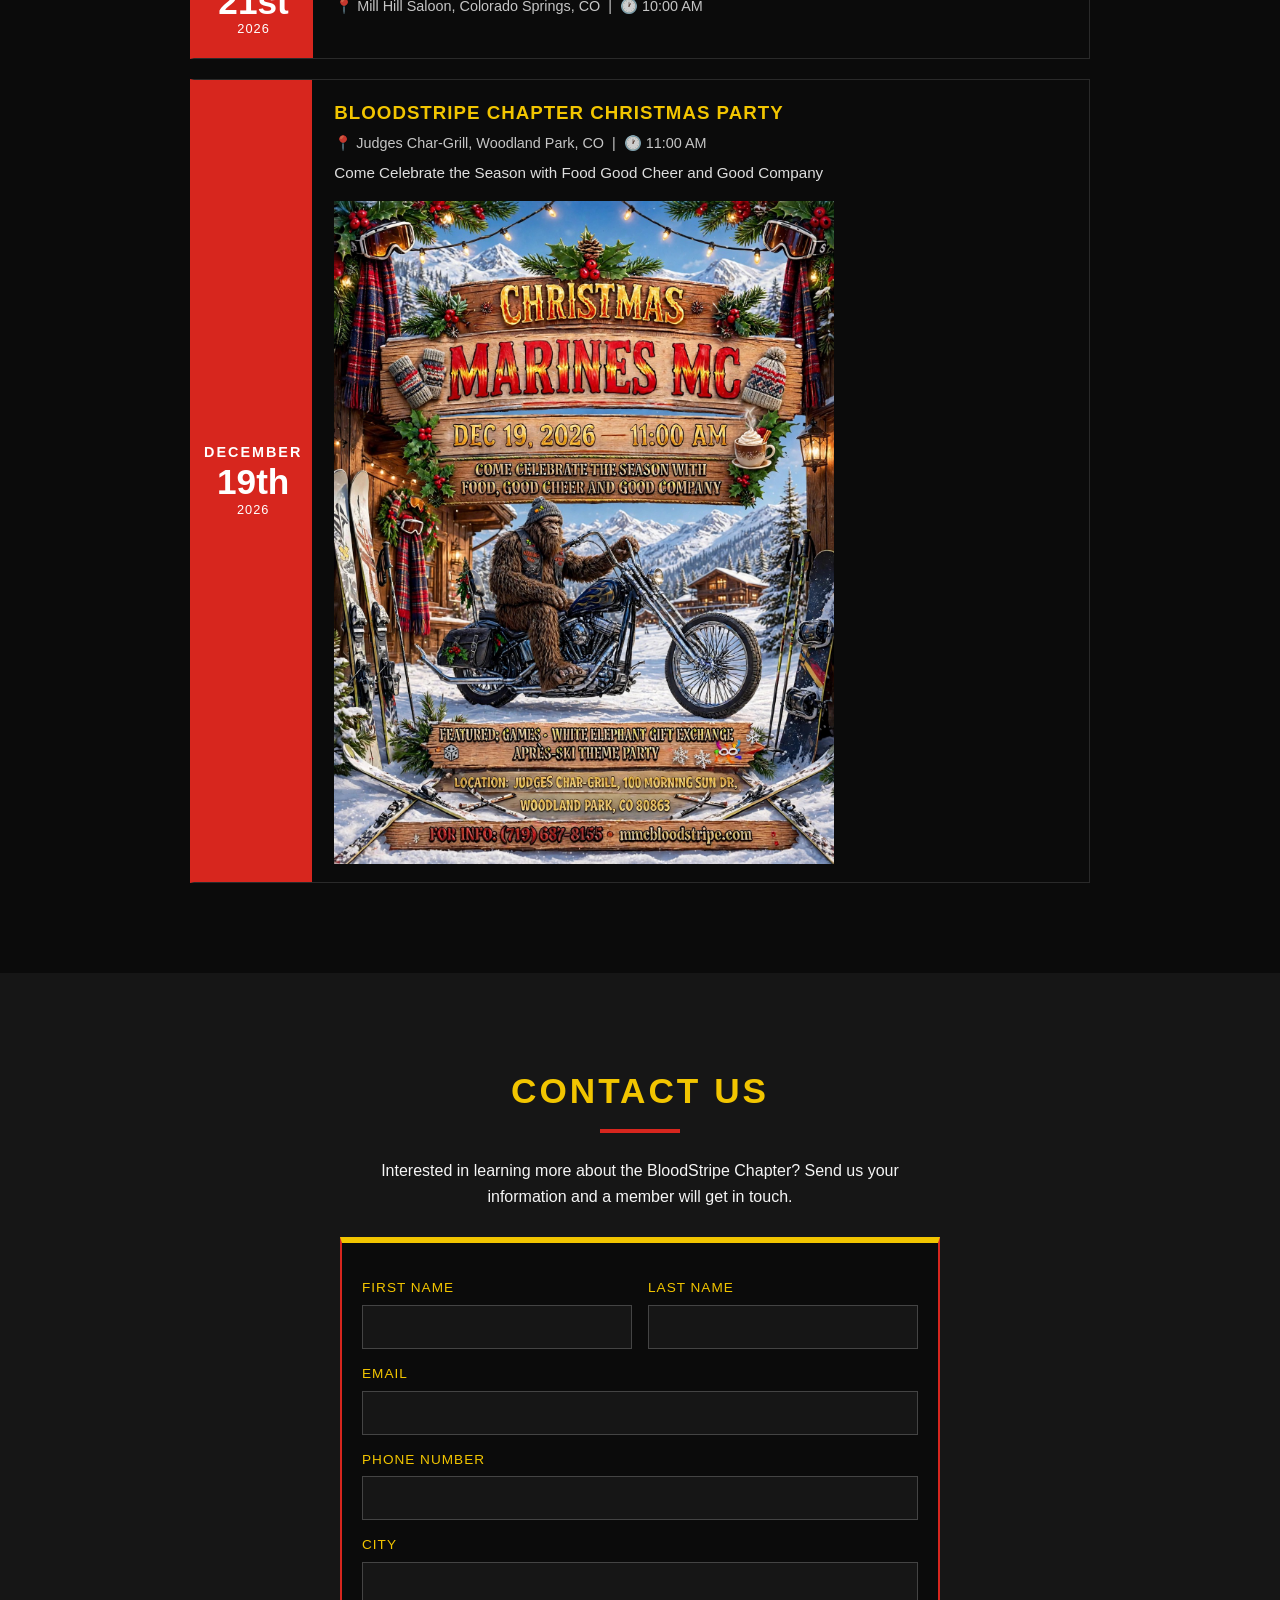
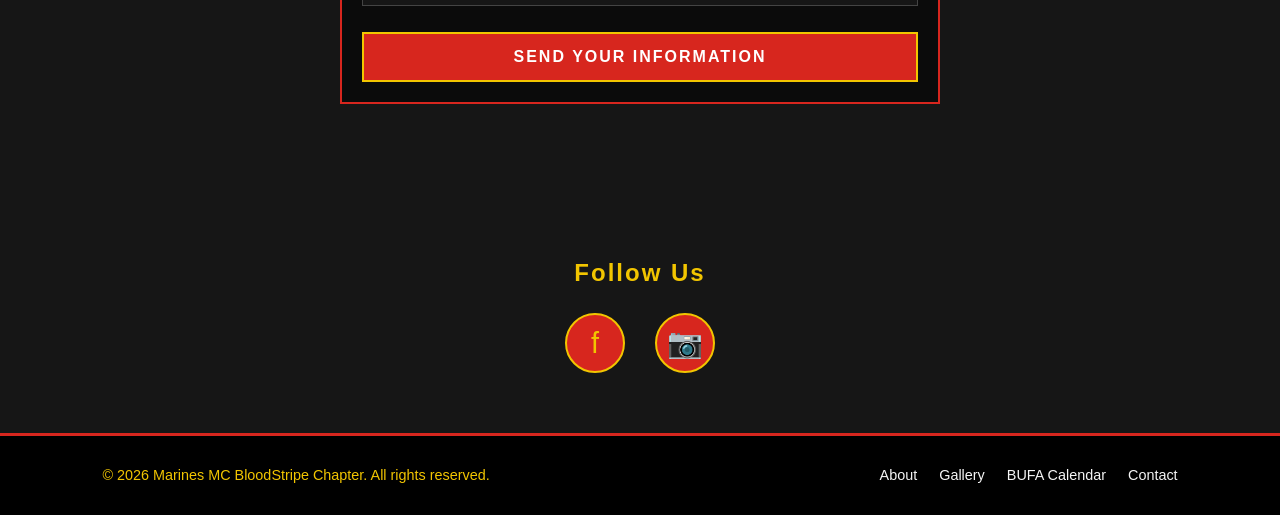
==== commit 27898bf8: "Add BUFA calendar and mobile hamburger navigation Co-authored-by: Copilot <223556219+Copilot@users.n" ====
--- a/index.html
+++ b/index.html
@@ -86,6 +86,7 @@
   }
   .bar { width: 80px; height: 4px; background: var(--scarlet); margin: 10px auto 40px; }
   .intro { max-width: 900px; margin: 0 auto 40px; font-size: 1.05rem; text-align: left; line-height: 1.8; }
+  .calendar-link { color: var(--gold); }
 
   .card-container {
     display: grid; grid-template-columns: repeat(auto-fit, minmax(260px, 1fr));
@@ -216,7 +217,22 @@
 nav { gap: 20px; }
 nav ul { gap: 24px; font-size: 1rem; }
 nav a { font-size: .85rem; }
-.menu-toggle { display: none; }
+.menu-toggle {
+  display: none; align-items: center; justify-content: center;
+  width: 48px; min-height: 44px; border: 1px solid var(--gold);
+  background: transparent; color: var(--text);
+}
+.menu-icon {
+  display: flex; width: 22px; height: 18px;
+  flex-direction: column; justify-content: space-between;
+}
+.menu-icon span {
+  display: block; width: 100%; height: 2px; background: currentColor;
+  transition: transform .2s, opacity .2s;
+}
+.menu-toggle[aria-expanded="true"] .menu-icon span:first-child { transform: translateY(8px) rotate(45deg); }
+.menu-toggle[aria-expanded="true"] .menu-icon span:nth-child(2) { opacity: 0; }
+.menu-toggle[aria-expanded="true"] .menu-icon span:last-child { transform: translateY(-8px) rotate(-45deg); }
 .skip-link { position: fixed; top: 8px; left: 8px; z-index: 300; padding: 10px 16px; background: var(--gold); color: var(--black); transform: translateY(-160%); }
 .skip-link:focus { transform: translateY(0); }
 :focus-visible { outline: 3px solid var(--gold); outline-offset: 4px; }
@@ -242,7 +258,7 @@
   nav { padding: 10px 18px; min-height: 64px; flex-wrap: wrap; }
   .brand { display: block; font-size: .95rem; }
   .logo-nav { height: 40px; margin-left: auto; }
-  .js .menu-toggle { display: inline-flex; align-items: center; justify-content: center; min-width: 48px; min-height: 44px; padding: 8px 12px; border: 1px solid var(--gold); background: transparent; color: var(--text); font: inherit; }
+  .js .menu-toggle { display: inline-flex; }
   nav ul { width: 100%; flex-wrap: wrap; gap: 4px 16px; order: 4; font-size: 1rem; }
   nav ul a { display: inline-flex; align-items: center; min-height: 44px; padding: 8px 2px; }
   .js nav ul { display: none; flex-direction: column; align-items: stretch; gap: 0; padding: 8px 0; }
@@ -278,12 +294,13 @@
 </dialog>
 <nav aria-label="Main navigation">
   <div class="brand">MARINES MC</div>
-  <button class="menu-toggle" type="button" aria-expanded="false" aria-controls="primary-navigation">Menu</button>
+  <button class="menu-toggle" type="button" aria-label="Open navigation menu" aria-expanded="false" aria-controls="primary-navigation"><span class="menu-icon" aria-hidden="true"><span></span><span></span><span></span></span></button>
   <ul id="primary-navigation">
     <li><a href="#home">Home</a></li>
     <li><a href="#about">About Us</a></li>
     <li><a href="#gallery">Gallery</a></li>
     <li><a href="#events">Events</a></li>
+    <li><a href="bufa-calendar.html">BUFA Calendar</a></li>
     <li><a href="#contact">Contact Us</a></li>
   </ul>
   <div class="logo-nav">
@@ -357,6 +374,7 @@
 <section id="events" class="card-section">
   <h2>Upcoming Events</h2>
   <div class="bar"></div>
+  <p class="intro">These are BloodStripe Chapter events. For events from clubs and organizations across the area, visit the <a class="calendar-link" href="bufa-calendar.html">BUFA Calendar</a>.</p>
   <div class="events-list">
 
     <!-- EVENT: YEARLY BUFA MEETING -->
@@ -464,6 +482,7 @@
     <div class="footer-links">
       <a href="#about">About</a>
       <a href="#gallery">Gallery</a>
+      <a href="bufa-calendar.html">BUFA Calendar</a>
       <a href="#contact">Contact</a>
     </div>
   </div>
@@ -477,7 +496,7 @@
   function setMenuOpen(open) {
     navigation.classList.toggle("open", open);
     menuButton.setAttribute("aria-expanded", String(open));
-    menuButton.textContent = open ? "Close" : "Menu";
+    menuButton.setAttribute("aria-label", open ? "Close navigation menu" : "Open navigation menu");
   }
   menuButton.addEventListener("click", () => setMenuOpen(menuButton.getAttribute("aria-expanded") !== "true"));
   navigation.addEventListener("click", event => {
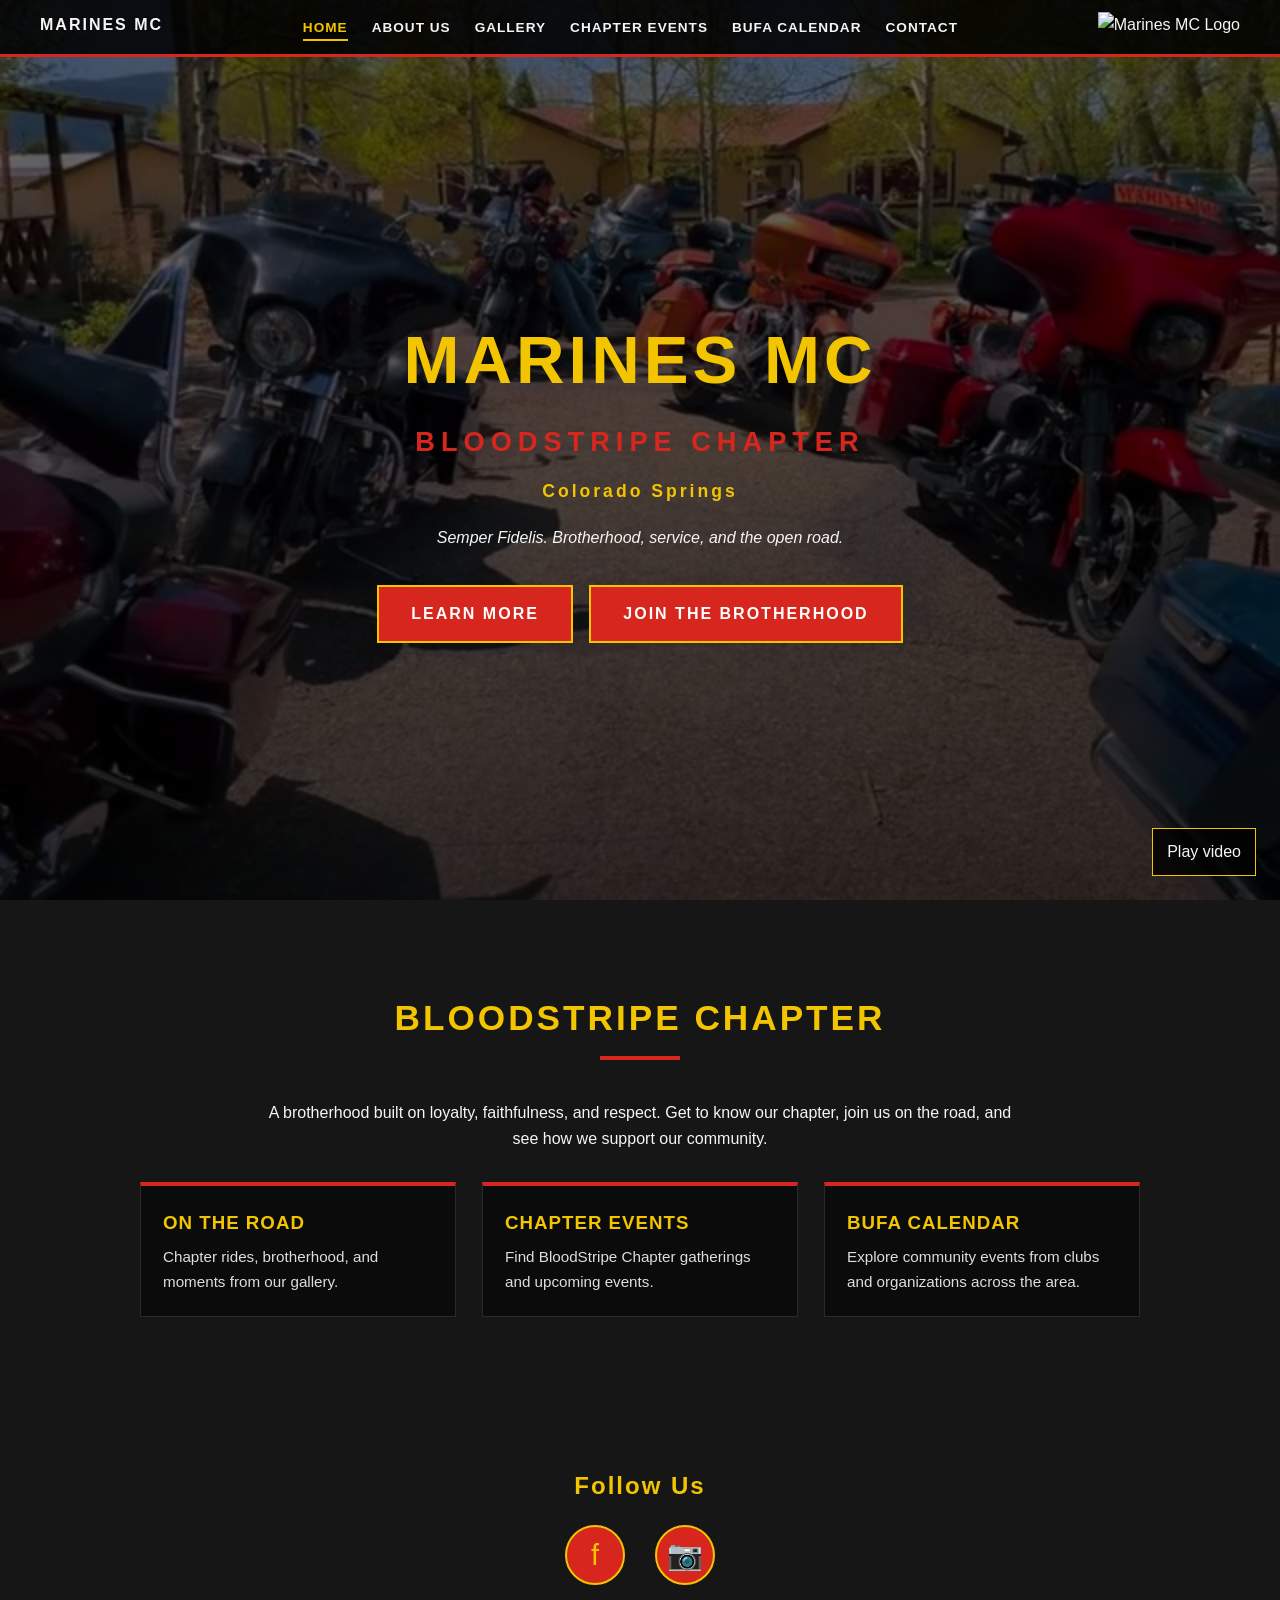
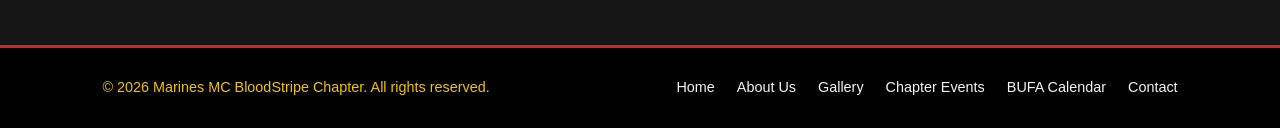
==== commit cdb5c77c: "Split the chapter website into dedicated pages Co-authored-by: Copilot <223556219+Copilot@users.nore" ====
--- a/index.html
+++ b/index.html
@@ -1,576 +1,93 @@
-<!DOCTYPE html>
-<html lang="en">
-<head>
-<meta charset="UTF-8">
-<meta name="viewport" content="width=device-width, initial-scale=1.0">
-<title>Marines MC | BloodStripe Chapter, Colorado Springs</title>
-<meta name="description" content="Meet the Marines MC BloodStripe Chapter in Colorado Springs, explore chapter photos and events, and get in touch.">
-<link rel="icon" type="image/jpeg" href="Image/image.jpg">
-<style>
-  :root {
-    --black: #0b0b0b;
-    --charcoal: #161616;
-    --gold: #f2c500;
-    --scarlet: #d7261e;
-    --text: #f5f5f5;
-  }
-  * { margin: 0; padding: 0; box-sizing: border-box; }
-  html { scroll-behavior: smooth; }
-  body {
-    font-family: 'Segoe UI', Tahoma, Verdana, sans-serif;
-    background: var(--black); color: var(--text); line-height: 1.6;
-  }
-  a, button { cursor: pointer; }
-
-  /* ---------- NAV ---------- */
-  nav {
-    position: fixed; top: 0; width: 100%; z-index: 100;
-    display: flex; justify-content: space-between; align-items: center;
-    padding: 12px 40px; background: rgba(0,0,0,.85);
-    border-bottom: 3px solid var(--scarlet);
-  }
-  .brand { color: var(--gold); font-weight: 800; letter-spacing: 2px; }
-  .logo-nav { height: 50px; width: auto; }
-  .logo-nav img { height: 100%; width: auto; object-fit: contain; }
-  nav ul { list-style: none; display: flex; gap: 28px; }
-  nav a {
-    color: var(--text); text-decoration: none; text-transform: uppercase;
-    font-weight: 600; letter-spacing: 1px; font-size: .9em;
-    padding-bottom: 4px; border-bottom: 2px solid transparent;
-    transition: color .2s, border-color .2s;
-  }
-  nav a:hover { color: var(--gold); border-color: var(--gold); }
-
-  /* ---------- HERO ---------- */
-  .hero {
-    position: relative; height: 100vh; overflow: hidden;
-    display: flex; align-items: center; justify-content: center; text-align: center;
-  }
-  .hero video {
-  position: absolute; inset: 0; width: 100%; height: 100%;
-  object-fit: cover;
-  object-position: center center;
-  z-index: 0;
-}
-  .hero::after {
-    content: ""; position: absolute; inset: 0; z-index: 1;
-    background: linear-gradient(rgba(0,0,0,.55), rgba(0,0,0,.8));
-  }
-  .hero-content { position: relative; z-index: 2; padding: 20px; max-width: 800px; }
-  .hero-content h1 {
-    font-size: clamp(2.2rem, 7vw, 4.2rem); color: var(--gold);
-    letter-spacing: 4px; text-transform: uppercase;
-  }
-  .hero-content h2 {
-    color: var(--scarlet); letter-spacing: 6px; text-transform: uppercase;
-    font-size: clamp(1.1rem, 3vw, 1.7rem); margin: 6px 0 14px;
-  }
-  .hero-content h3 {
-  color: var(--gold); letter-spacing: 3px; font-size: 1.1rem; margin-bottom: 20px;
-}
-  .hero-content p { font-style: italic; margin-bottom: 28px; }
-  .btn {
-    display: inline-block; margin: 6px; padding: 14px 32px;
-    background: var(--scarlet); color: var(--gold); border: 2px solid var(--gold);
-    font-weight: 700; text-transform: uppercase; letter-spacing: 2px;
-    text-decoration: none; transition: all .25s;
-  }
-  .btn:hover { background: var(--gold); color: var(--black); }
-
-  /* ---------- CARD SECTIONS ---------- */
-  .card-section { padding: 90px 8%; text-align: center; }
-  .card-section.alt { background: var(--charcoal); }
-  .card-section > h2 {
-    color: var(--gold); text-transform: uppercase; letter-spacing: 3px;
-    font-size: 2.2rem;
-  }
-  .bar { width: 80px; height: 4px; background: var(--scarlet); margin: 10px auto 40px; }
-  .intro { max-width: 900px; margin: 0 auto 40px; font-size: 1.05rem; text-align: left; line-height: 1.8; }
-  .calendar-link { color: var(--gold); }
-
-  .card-container {
-    display: grid; grid-template-columns: repeat(auto-fit, minmax(260px, 1fr));
-    gap: 26px;
-  }
-
-  .event-flyer {
-  display: block;
-  width: 100%;
-  max-width: 500px;
-  height: auto;
-  margin-top: 1rem;
-}
-
-  .card {
-    background: var(--black); border: 1px solid #2a2a2a;
-    border-top: 4px solid var(--scarlet); overflow: hidden; text-align: left;
-    transition: border-color .25s, box-shadow .25s;
-  }
-  .card:hover { border-top-color: var(--gold); box-shadow: 0 10px 25px rgba(242,197,0,.15); }
-  .card img { width: 100%; height: 220px; object-fit: cover; display: block; transition: transform .4s; }
-  .card:hover img { transform: scale(1.06); }
-  .card-content { padding: 22px; }
-  .card-content h3 { color: var(--gold); letter-spacing: 1px; margin-bottom: 8px; text-transform: uppercase; }
-  .card-content p { font-size: .95rem; opacity: .9; }
-  .card.text-card { padding: 30px 22px; text-align: center; }
-  .card.text-card h3 { color: var(--gold); letter-spacing: 3px; margin-bottom: 8px; }
-
-  /* ---------- FORM ---------- */
-  form {
-    max-width: 600px; margin: 0 auto; text-align: left; background: var(--black);
-    border: 2px solid var(--scarlet); border-top: 6px solid var(--gold); padding: 32px;
-  }
-  .row { display: grid; grid-template-columns: 1fr 1fr; gap: 16px; }
-  label {
-    display: block; margin: 14px 0 6px; color: var(--gold);
-    font-size: .85rem; text-transform: uppercase; letter-spacing: 1px;
-  }
-  input {
-    width: 100%; padding: 12px; background: var(--charcoal); color: var(--text);
-    border: 1px solid #444; font-size: 1rem; transition: border-color .2s;
-  }
-  input:focus { outline: none; border-color: var(--gold); box-shadow: 0 0 0 2px rgba(242,197,0,.25); }
-  form button {
-    margin-top: 26px; width: 100%; font-size: 1rem; padding: 14px;
-    background: var(--scarlet); color: var(--gold); border: 2px solid var(--gold);
-    font-weight: 700; text-transform: uppercase; letter-spacing: 2px; transition: all .25s;
-  }
-  form button:hover { background: var(--gold); color: var(--black); }
-
-  /* ---------- LIGHTBOX ---------- */
-.lightbox {
-  display: none; position: fixed; inset: 0; z-index: 200;
-  background: rgba(0,0,0,.92);
-  align-items: center; justify-content: center;
-  cursor: pointer;
-}
-.lightbox.open { display: flex; }
-.lightbox img {
-  max-width: 92vw; max-height: 90vh; object-fit: contain;
-  border: 3px solid var(--gold);
-}
-.lightbox .close {
-  position: absolute; top: 20px; right: 30px;
-  color: var(--gold); font-size: 3rem; line-height: 1;
-}
-/* ---------- SOCIAL ---------- */
-  .social-section { padding: 60px 8%; text-align: center; background: var(--charcoal); }
-  .social-section h3 { color: var(--gold); font-size: 1.5rem; margin-bottom: 20px; letter-spacing: 2px; }
-  .social-links { display: flex; justify-content: center; gap: 30px; }
-  .social-links a {
-    display: inline-flex; align-items: center; justify-content: center;
-    width: 60px; height: 60px; background: var(--scarlet); color: var(--gold);
-    border: 2px solid var(--gold); border-radius: 50%; font-size: 1.8rem;
-    text-decoration: none; transition: all .25s;
-  }
-  .social-links a:hover { background: var(--gold); color: var(--black); transform: scale(1.1); }
-   /* ---------- EVENTS ---------- */
-  .events-list { max-width: 900px; margin: 0 auto; display: grid; gap: 20px; }
-  .event {
-    display: flex; align-items: stretch; text-align: left;
-    background: var(--black); border: 1px solid #2a2a2a;
-    border-left: 4px solid var(--scarlet);
-    transition: border-color .25s, box-shadow .25s;
-  }
-  .event:hover { border-left-color: var(--gold); box-shadow: 0 10px 25px rgba(242,197,0,.15); }
-  .event-date {
-    min-width: 100px; padding: 18px 10px; text-align: center;
-    background: var(--scarlet); color: var(--gold);
-    display: flex; flex-direction: column; justify-content: center;
-  }
-  .event-date .month { font-size: .9rem; font-weight: 700; letter-spacing: 2px; text-transform: uppercase; }
-  .event-date .day { font-size: 2.2rem; font-weight: 800; line-height: 1; }
-  .event-info { padding: 18px 22px; }
-  .event-info h3 { color: var(--gold); text-transform: uppercase; letter-spacing: 1px; margin-bottom: 4px; }
-  .event-info .meta { font-size: .9rem; opacity: .8; margin-bottom: 6px; }
-  .event-info p { font-size: .95rem; opacity: .9; }
-  .no-events { text-align: center; opacity: .8; }
-
-  @media (max-width: 700px) {
-    .event { flex-direction: column; }
-    .event-date { flex-direction: row; gap: 10px; align-items: center; justify-content: center; padding: 12px; }
-  }
-
-  /* ---------- FOOTER ---------- */
-  .footer { background: #000; border-top: 3px solid var(--scarlet); padding: 28px 8%; }
-  .footer-content { display: flex; justify-content: space-between; flex-wrap: wrap; gap: 12px; color: var(--gold); font-size: .9rem; }
-  .footer-links a { color: var(--text); text-decoration: none; margin-left: 18px; transition: color .2s; }
-  .footer-links a:hover { color: var(--gold); }
-
-  .disclaimer { font-size: .85rem; opacity: 0.8; margin-top: 20px; font-style: italic; }
-
-  @media (max-width: 700px) {
-    nav { padding: 12px 18px; }
-    nav ul { gap: 14px; }
-    .brand { display: none; }
-    .logo-nav { height: 40px; }
-    .row { grid-template-columns: 1fr; }
-    .footer-content { justify-content: center; text-align: center; }
-    .footer-links a { margin: 0 9px; }
-  }
-nav ul { gap: 8px; font-size: 0.75em; }
-form { padding: 20px; }
-.logo-nav { height: 30px; }
-
-/* Responsive navigation and accessible interactions */
-html { scroll-padding-top: 85px; }
-nav { gap: 20px; }
-nav ul { gap: 24px; font-size: 1rem; }
-nav a { font-size: .85rem; }
-.menu-toggle {
-  display: none; align-items: center; justify-content: center;
-  width: 48px; min-height: 44px; border: 1px solid var(--gold);
-  background: transparent; color: var(--text);
-}
-.menu-icon {
-  display: flex; width: 22px; height: 18px;
-  flex-direction: column; justify-content: space-between;
-}
-.menu-icon span {
-  display: block; width: 100%; height: 2px; background: currentColor;
-  transition: transform .2s, opacity .2s;
-}
-.menu-toggle[aria-expanded="true"] .menu-icon span:first-child { transform: translateY(8px) rotate(45deg); }
-.menu-toggle[aria-expanded="true"] .menu-icon span:nth-child(2) { opacity: 0; }
-.menu-toggle[aria-expanded="true"] .menu-icon span:last-child { transform: translateY(-8px) rotate(-45deg); }
-.skip-link { position: fixed; top: 8px; left: 8px; z-index: 300; padding: 10px 16px; background: var(--gold); color: var(--black); transform: translateY(-160%); }
-.skip-link:focus { transform: translateY(0); }
-:focus-visible { outline: 3px solid var(--gold); outline-offset: 4px; }
-.hero { min-height: 640px; height: 100svh; }
-.hero video { background: var(--black); }
-.hero-content { padding-top: 75px; }
-.video-control { position: absolute; z-index: 3; right: 24px; bottom: 24px; padding: 10px 14px; color: var(--text); background: rgba(0,0,0,.8); border: 1px solid var(--gold); font: inherit; }
-.video-control[hidden] { display: none; }
-.video-status { position: absolute; z-index: 3; right: 24px; bottom: 76px; max-width: 20rem; background: var(--black); color: #fff; }
-.event-date { color: #fff; }
-.btn, form button { color: #fff; }
-.intro p + p { margin-top: 1.25rem; }
-.gallery-link { display: block; overflow: hidden; }
-.gallery-link:focus-visible { outline-offset: -4px; }
-.lightbox { display: none; position: fixed; inset: 0; width: 100%; max-width: none; height: 100%; max-height: none; margin: 0; padding: 60px 20px 20px; border: 0; background: rgba(0,0,0,.94); color: var(--text); cursor: default; }
-.lightbox[open] { display: flex; flex-direction: column; align-items: center; justify-content: center; gap: 12px; }
-.lightbox::backdrop { background: rgba(0,0,0,.75); }
-.lightbox img { max-width: 100%; max-height: calc(100dvh - 130px); }
-.lightbox .close { position: absolute; top: 12px; right: 18px; padding: 4px 12px; border: 1px solid var(--gold); background: var(--black); color: var(--gold); font-size: 2rem; cursor: pointer; }
-.contact-intro { max-width: 600px; margin: -15px auto 28px; }
-.event-year { font-size: .8rem; letter-spacing: 1px; }
-@media (max-width: 700px) {
-  nav { padding: 10px 18px; min-height: 64px; flex-wrap: wrap; }
-  .brand { display: block; font-size: .95rem; }
-  .logo-nav { height: 40px; margin-left: auto; }
-  .js .menu-toggle { display: inline-flex; }
-  nav ul { width: 100%; flex-wrap: wrap; gap: 4px 16px; order: 4; font-size: 1rem; }
-  nav ul a { display: inline-flex; align-items: center; min-height: 44px; padding: 8px 2px; }
-  .js nav ul { display: none; flex-direction: column; align-items: stretch; gap: 0; padding: 8px 0; }
-  .js nav ul.open { display: flex; }
-  .js nav ul a { display: flex; }
-  .hero { display: flex; flex-direction: column; height: auto; min-height: 0; padding-top: 64px; }
-  .hero video { position: relative; inset: auto; width: 100%; height: auto; aspect-ratio: 4 / 3; object-fit: contain; }
-  .hero::after { display: none; }
-  .hero-content { padding: 34px 20px 48px; }
-  .hero-content h1 { font-size: clamp(2rem, 9vw, 3rem); letter-spacing: 2px; }
-  .hero-content h2 { letter-spacing: 3px; }
-  .video-control { top: 74px; bottom: auto; right: 12px; }
-  .video-status { top: 124px; bottom: auto; right: 12px; }
-  .card-section { padding: 65px 6%; }
-  .card-section > h2 { font-size: 1.8rem; }
-  .card-container { grid-template-columns: repeat(auto-fit, minmax(min(100%, 260px), 1fr)); }
-  .btn { max-width: 100%; }
-  .event-date .day { font-size: 1.5rem; }
-}
-@media (prefers-reduced-motion: reduce) {
-  html { scroll-behavior: auto; }
-  *, *::before, *::after { transition-duration: .01ms !important; animation-duration: .01ms !important; }
-  .card:hover img { transform: none; }
-}
-</style>
-</head>
-<body>
-<a href="#main" class="skip-link">Skip to content</a>
-<dialog class="lightbox" id="lightbox" aria-label="Gallery photo">
-  <button class="close" type="button" aria-label="Close photo">&times;</button>
-  <img alt="">
-  <p class="lightbox-caption"></p>
-</dialog>
-<nav aria-label="Main navigation">
-  <div class="brand">MARINES MC</div>
-  <button class="menu-toggle" type="button" aria-label="Open navigation menu" aria-expanded="false" aria-controls="primary-navigation"><span class="menu-icon" aria-hidden="true"><span></span><span></span><span></span></span></button>
-  <ul id="primary-navigation">
-    <li><a href="#home">Home</a></li>
-    <li><a href="#about">About Us</a></li>
-    <li><a href="#gallery">Gallery</a></li>
-    <li><a href="#events">Events</a></li>
-    <li><a href="bufa-calendar.html">BUFA Calendar</a></li>
-    <li><a href="#contact">Contact Us</a></li>
-  </ul>
-  <div class="logo-nav">
-    <img src="Image/image.jpg" alt="Marines MC Logo">
-  </div>
-</nav>
-
-<main id="main">
-<!-- HERO SECTION -->
-<section class="hero" id="home">
-  <video id="hero-video" autoplay muted loop playsinline preload="metadata" poster="Image/optimized/hero-poster.jpg" aria-label="Background video of the Marines MC BloodStripe Chapter">
-    <source src="hero-optimized.mp4" type="video/mp4">
-  </video>
-  <button class="video-control" type="button" hidden>Pause video</button>
-  <p class="video-status" id="video-status" role="status"></p>
-  <div class="hero-content">
-    <h1>Marines MC</h1>
-    <h2>BloodStripe Chapter</h2>
-    <h3>Colorado Springs</h3>
-    <p>Semper Fidelis. Brotherhood, service, and the open road.</p>
-    <a href="#about" class="btn">Learn More</a>
-    <a href="#contact" class="btn">Join the Brotherhood</a>
-  </div>
-</section>
-
-<!-- ABOUT SECTION -->
-<section id="about" class="card-section alt">
-  <h2>About Us</h2>
-  <div class="bar"></div>
-  <div class="intro">
-    <p>
-    Marines MC came into existence on November 10, 1994, in El Paso, Texas. The first national run/meeting was at the Four Corners Rally in Ignacio, CO, in September of 1996, followed by one in Angel Fire, NM, in May 1999. Subsequent runs/meetings have convened at Cripple Creek, CO. A national run/meeting is now held every two years at a location designated by and agreed upon by the Membership.
-    </p>
-    <p>
-    The BloodStripe Chapter of the Marines Motorcycle Club is a proud and recognized chapter committed to honoring the traditions, values, and esprit de corps of the United States Marine Corps. We are a brotherhood built on loyalty, faithfulness, and respect, with a focus on family first, supporting one another, and serving our communities through charity and fellowship. Our chapter welcomes those who are interested, and we invite you to learn more about who we are and what we stand for.
-    </p>
-  </div>
-  <div class="card-container">
-    <div class="card text-card"><h3>HONOR</h3><p>Standing by the code we live by.</p></div>
-    <div class="card text-card"><h3>COURAGE</h3><p>Facing the road ahead together.</p></div>
-    <div class="card text-card"><h3>COMMITMENT</h3><p>Semper Fidelis. Always faithful.</p></div>
-  </div>
-  <p class="disclaimer">Neither the United States Marine Corps nor any other component of the Department of Defense has approved, endorsed, or authorized this activity.</p>
-</section>
-
-<!-- GALLERY SECTION -->
-<section id="gallery" class="card-section">
-  <h2>Gallery</h2>
-  <div class="bar"></div>
-  <div class="card-container">
-    <div class="card gallery-item">
-      <a class="gallery-link" href="Image/LakeBackMMC.jpeg" aria-label="Enlarge Chapter Ride photo"><img src="Image/optimized/chapter-ride.webp" alt="Chapter members at Blue Mesa Reservoir" loading="lazy" decoding="async"></a>
-      <div class="card-content"><h3>Chapter Ride</h3><p>Great ride through Blue Mesa Reservoir.</p></div>
-    </div>
-    <div class="card gallery-item">
-      <a class="gallery-link" href="Image/Nationals_2026.jpeg" aria-label="Enlarge Brotherhood photo"><img src="Image/optimized/nationals.webp" alt="Marines MC members at the 2026 national rally" loading="lazy" decoding="async"></a>
-      <div class="card-content"><h3>Brotherhood</h3><p>MMC National Rally 2026.</p></div>
-    </div>
-    <div class="card gallery-item">
-      <a class="gallery-link" href="Image/Firewatch.jpg" aria-label="Enlarge Charity Event photo"><img src="Image/optimized/firewatch.webp" alt="Firewatch at the Veterans Memorial wall" loading="lazy" decoding="async"></a>
-      <div class="card-content"><h3>Charity Event</h3><p>Firewatch for the Veterans Memorial wall.</p></div>
-    </div>
-    <div class="card gallery-item">
-      <a class="gallery-link" href="Image/On_The_Road.jpg" aria-label="Enlarge On the Road photo"><img src="Image/optimized/on-the-road.webp" alt="Marines MC chapter on the road" loading="lazy" decoding="async"></a>
-      <div class="card-content"><h3>On the Road</h3><p>Pounding Pavement, and some scenic views along the way.</p></div>
-    </div>
-  </div>
-</section>
-
-<!-- EVENTS SECTION -->
-<section id="events" class="card-section">
-  <h2>Upcoming Events</h2>
-  <div class="bar"></div>
-  <p class="intro">These are BloodStripe Chapter events. For events from clubs and organizations across the area, visit the <a class="calendar-link" href="bufa-calendar.html">BUFA Calendar</a>.</p>
-  <div class="events-list">
-
-    <!-- EVENT: YEARLY BUFA MEETING -->
-<div class="event">
-  <div class="event-date">
-    <span class="month">November</span>
-    <span class="day">14th</span>
-    <span class="event-year">2026</span>
-  </div>
-  <div class="event-info">
-    <h3>Annual BUFA Meeting for Event Registration</h3>
-    <div class="meta">📍 Fraternal Order of Eagles 3260, Colorado Springs, CO &nbsp;|&nbsp; 🕐 1:00 PM</div>
-    <p>Bloodstripe Chapter will attend to lock in our Events for 2027.</p>
-  </div>
-</div>
-
-     <!-- EVENT (BloodStripe Chapter Church) -->
-    <div class="event">
-      <div class="event-date">
-        <span class="month">November</span>
-        <span class="day">21st</span>
-        <span class="event-year">2026</span>
-      </div>
-      <div class="event-info">
-        <h3>Chapter Church</h3>
-        <div class="meta">📍 Mill Hill Saloon, Colorado Springs, CO &nbsp;|&nbsp; 🕐 10:00 AM</div>
-      </div>
-    </div>
-
-     <!-- EVENT (BloodStripe Chapter Christmas Party) -->
-        <div class="event">
-  <div class="event-date">
-    <span class="month">December</span>
-    <span class="day">19th</span>
-    <span class="event-year">2026</span>
-  </div>
-  <div class="event-info">
-    <h3>Bloodstripe Chapter Christmas Party</h3>
-    <div class="meta">📍 Judges Char-Grill, Woodland Park, CO &nbsp;|&nbsp; 🕐 11:00 AM</div>
-    <p>Come Celebrate the Season with Food Good Cheer and Good Company</p>
-   <img
-  class="event-flyer"
-  src="Image/Christmas Party Flyer.jpeg"
-  alt="Christmas party flyer for December 19, 2026, at Judges Char-Grill in Woodland Park"
-  loading="lazy" decoding="async"
-/>
-  </div>
-</div>
-
-    <!-- END EVENT -->
-
-    </div>
-
-</section>
-
-<!-- CONTACT SECTION -->
-<section id="contact" class="card-section alt">
-  <h2>Contact Us</h2>
-  <div class="bar"></div>
-  <p class="contact-intro">Interested in learning more about the BloodStripe Chapter? Send us your information and a member will get in touch.</p>
-  <form action="https://formsubmit.co/f16docaceres@gmail.com" method="POST">
-    <input type="hidden" name="_cc" value="jrram13@gmail.com,MBeaudin14@gmail.com">
-    <input type="hidden" name="_subject" value="New BloodStripe Intake Form">
-    <input type="hidden" name="_autoresponse" value="Thanks for your interest in Marines MC BloodStripe Chapter! One of our members will get back to you soon. Semper Fidelis.">
-    <input type="hidden" name="_captcha" value="true">
-    <input type="text" name="_honey" style="display:none">
-
-    <div class="row">
-      <div>
-        <label for="first">First Name</label>
-        <input type="text" id="first" name="First Name" autocomplete="given-name" required>
-      </div>
-      <div>
-        <label for="last">Last Name</label>
-        <input type="text" id="last" name="Last Name" autocomplete="family-name" required>
-      </div>
-    </div>
-
-    <label for="email">Email</label>
-    <input type="email" id="email" name="Email" autocomplete="email" required>
-
-    <label for="phone">Phone Number</label>
-    <input type="tel" id="phone" name="Phone" autocomplete="tel" required>
-
-    <label for="city">City</label>
-    <input type="text" id="city" name="City" autocomplete="address-level2" required>
-
-    <button type="submit">Send your information</button>
-  </form>
-</section>
-<!-- SOCIAL SECTION -->
-<section class="social-section">
-  <h3>Follow Us</h3>
-  <div class="social-links">
-    <a href="https://www.facebook.com/COSpringsMarinesMC?mibextid=wwXIfr&amp;mibextid=wwXIfr" target="_blank" rel="noopener noreferrer" aria-label="Facebook (opens in a new tab)">f</a>
-    <a href="https://www.instagram.com/marinesmc_coloradosprings?mdxt=bG04dWlhZzU5YWRh&amp;utm_source=qr" target="_blank" rel="noopener noreferrer" aria-label="Instagram (opens in a new tab)">📷</a>
-  </div>
-</section>
-</main>
-
-<!-- FOOTER -->
-<footer class="footer">
-  <div class="footer-content">
-    <p>&copy; <span id="year">2026</span> Marines MC BloodStripe Chapter. All rights reserved.</p>
-    <div class="footer-links">
-      <a href="#about">About</a>
-      <a href="#gallery">Gallery</a>
-      <a href="bufa-calendar.html">BUFA Calendar</a>
-      <a href="#contact">Contact</a>
-    </div>
-  </div>
-</footer>
-
-<script>
-  document.getElementById("year").textContent = new Date().getFullYear();
-
-  const menuButton = document.querySelector(".menu-toggle");
-  const navigation = document.getElementById("primary-navigation");
-  function setMenuOpen(open) {
-    navigation.classList.toggle("open", open);
-    menuButton.setAttribute("aria-expanded", String(open));
-    menuButton.setAttribute("aria-label", open ? "Close navigation menu" : "Open navigation menu");
-  }
-  menuButton.addEventListener("click", () => setMenuOpen(menuButton.getAttribute("aria-expanded") !== "true"));
-  navigation.addEventListener("click", event => {
-    if (event.target.closest("a")) setMenuOpen(false);
-  });
-  document.addEventListener("keydown", event => {
-    if (event.key === "Escape" && menuButton.getAttribute("aria-expanded") === "true") {
-      setMenuOpen(false);
-      menuButton.focus();
-    }
-  });
-  window.matchMedia("(min-width: 701px)").addEventListener("change", event => {
-    if (event.matches) setMenuOpen(false);
-  });
-  document.documentElement.classList.add("js");
-
-  const heroVideo = document.getElementById("hero-video");
-  const videoButton = document.querySelector(".video-control");
-  const reducedMotion = window.matchMedia("(prefers-reduced-motion: reduce)");
-  function syncVideoButton() {
-    videoButton.textContent = heroVideo.paused ? "Play video" : "Pause video";
-  }
-  if (reducedMotion.matches) {
-    heroVideo.autoplay = false;
-    heroVideo.pause();
-  }
-  reducedMotion.addEventListener("change", event => {
-    if (event.matches) heroVideo.pause();
-  });
-  heroVideo.addEventListener("play", syncVideoButton);
-  heroVideo.addEventListener("pause", syncVideoButton);
-  videoButton.addEventListener("click", async () => {
-    if (heroVideo.paused) {
-      try {
-        await heroVideo.play();
-        document.getElementById("video-status").textContent = "";
-      } catch (error) {
-        console.error("Unable to play the background video:", error);
-        document.getElementById("video-status").textContent = "The video could not be played. Please try again.";
-      }
-    } else {
-      heroVideo.pause();
-    }
-  });
-  syncVideoButton();
-  videoButton.hidden = false;
-
-  const lightbox = document.getElementById("lightbox");
-  const lightboxImg = lightbox.querySelector("img");
-  const lightboxCaption = lightbox.querySelector(".lightbox-caption");
-  let galleryTrigger = null;
-  document.querySelectorAll(".gallery-link").forEach(link => {
-    link.addEventListener("click", event => {
-      if (event.button !== 0 || event.metaKey || event.ctrlKey || event.shiftKey || event.altKey || typeof lightbox.showModal !== "function") return;
-      event.preventDefault();
-      galleryTrigger = link;
-      lightboxImg.alt = link.querySelector("img").alt;
-      lightboxImg.src = link.href;
-      lightboxCaption.textContent = lightboxImg.alt;
-      lightbox.showModal();
-      lightbox.querySelector(".close").focus();
-    });
-  });
-  lightboxImg.addEventListener("error", () => {
-    lightboxCaption.textContent = "The full-size photo could not be loaded.";
-  });
-  lightbox.querySelector(".close").addEventListener("click", () => lightbox.close());
-  lightbox.addEventListener("click", event => {
-    if (event.target === lightbox) lightbox.close();
-  });
-  lightbox.addEventListener("close", () => {
-    lightboxImg.removeAttribute("src");
-    if (galleryTrigger) galleryTrigger.focus();
-  });
-</script>
-</body>
-</html>
+<!DOCTYPE html>
+<html lang="en">
+<head>
+<meta charset="UTF-8">
+<meta name="viewport" content="width=device-width, initial-scale=1.0">
+<title>Marines MC | BloodStripe Chapter, Colorado Springs</title>
+<meta name="description" content="Meet the Marines MC BloodStripe Chapter in Colorado Springs. Brotherhood, service, and the open road.">
+<link rel="icon" type="image/jpeg" href="Image/image.jpg">
+<link rel="stylesheet" href="site.css">
+<script src="site.js" defer></script>
+<script src="home.js" defer></script>
+</head>
+<body>
+<a href="#main" class="skip-link">Skip to content</a>
+<nav class="site-nav" aria-label="Main navigation">
+  <a class="brand" href="index.html">MARINES MC</a>
+  <button class="menu-toggle" type="button" aria-label="Open navigation menu" aria-expanded="false" aria-controls="primary-navigation"><span class="menu-icon" aria-hidden="true"><span></span><span></span><span></span></span></button>
+  <ul id="primary-navigation">
+    <li><a href="index.html" aria-current="page">Home</a></li>
+    <li><a href="about.html">About Us</a></li>
+    <li><a href="gallery.html">Gallery</a></li>
+    <li><a href="events.html">Chapter Events</a></li>
+    <li><a href="bufa-calendar.html">BUFA Calendar</a></li>
+    <li><a href="contact.html">Contact</a></li>
+  </ul>
+  <div class="logo-nav">
+    <img src="Image/image.jpg" alt="Marines MC Logo">
+  </div>
+</nav>
+<main id="main">
+<section class="hero" id="home">
+  <video id="hero-video" autoplay muted loop playsinline preload="metadata" poster="Image/optimized/hero-poster.jpg" aria-label="Background video of the Marines MC BloodStripe Chapter">
+    <source src="hero-optimized.mp4" type="video/mp4">
+  </video>
+  <button class="video-control" type="button" hidden>Pause video</button>
+  <p class="video-status" id="video-status" role="status"></p>
+  <div class="hero-content">
+    <h1>Marines MC</h1>
+    <h2>BloodStripe Chapter</h2>
+    <h3>Colorado Springs</h3>
+    <p>Semper Fidelis. Brotherhood, service, and the open road.</p>
+    <a href="about.html" class="btn">Learn More</a>
+    <a href="contact.html" class="btn">Join the Brotherhood</a>
+  </div>
+</section>
+<section class="card-section alt">
+  <h2>BloodStripe Chapter</h2>
+  <div class="bar"></div>
+  <p class="home-intro">A brotherhood built on loyalty, faithfulness, and respect. Get to know our chapter, join us on the road, and see how we support our community.</p>
+  <div class="card-container quick-links">
+    <div class="card">
+      <a class="card-content" href="gallery.html">
+        <h3>On the Road</h3>
+        <p>Chapter rides, brotherhood, and moments from our gallery.</p>
+      </a>
+    </div>
+    <div class="card">
+      <a class="card-content" href="events.html">
+        <h3>Chapter Events</h3>
+        <p>Find BloodStripe Chapter gatherings and upcoming events.</p>
+      </a>
+    </div>
+    <div class="card">
+      <a class="card-content" href="bufa-calendar.html">
+        <h3>BUFA Calendar</h3>
+        <p>Explore community events from clubs and organizations across the area.</p>
+      </a>
+    </div>
+  </div>
+</section>
+</main>
+<section class="social-section">
+  <h2>Follow Us</h2>
+  <div class="social-links">
+    <a href="https://www.facebook.com/COSpringsMarinesMC?mibextid=wwXIfr&amp;mibextid=wwXIfr" target="_blank" rel="noopener noreferrer" aria-label="Facebook (opens in a new tab)">f</a>
+    <a href="https://www.instagram.com/marinesmc_coloradosprings?mdxt=bG04dWlhZzU5YWRh&amp;utm_source=qr" target="_blank" rel="noopener noreferrer" aria-label="Instagram (opens in a new tab)">📷</a>
+  </div>
+</section>
+<footer class="footer">
+  <div class="footer-content">
+    <p>&copy; <span id="year">2026</span> Marines MC BloodStripe Chapter. All rights reserved.</p>
+    <div class="footer-links">
+      <a href="index.html">Home</a>
+      <a href="about.html">About Us</a>
+      <a href="gallery.html">Gallery</a>
+      <a href="events.html">Chapter Events</a>
+      <a href="bufa-calendar.html">BUFA Calendar</a>
+      <a href="contact.html">Contact</a>
+    </div>
+  </div>
+</footer>
+</body>
+</html>
--- a/site.css
+++ b/site.css
@@ -0,0 +1,294 @@
+  :root {
+    --black: #0b0b0b;
+    --charcoal: #161616;
+    --gold: #f2c500;
+    --scarlet: #d7261e;
+    --text: #f5f5f5;
+  }
+  * { margin: 0; padding: 0; box-sizing: border-box; }
+  html { scroll-behavior: smooth; }
+  body {
+    font-family: 'Segoe UI', Tahoma, Verdana, sans-serif;
+    background: var(--black); color: var(--text); line-height: 1.6;
+  }
+  a, button { cursor: pointer; }
+
+  /* ---------- NAV ---------- */
+  .site-nav {
+    position: fixed; top: 0; width: 100%; z-index: 100;
+    display: flex; justify-content: space-between; align-items: center;
+    padding: 12px 40px; background: rgba(0,0,0,.85);
+    border-bottom: 3px solid var(--scarlet);
+  }
+  .brand { color: var(--gold); font-weight: 800; letter-spacing: 2px; }
+  .logo-nav { height: 50px; width: auto; }
+  .logo-nav img { height: 100%; width: auto; object-fit: contain; }
+  .site-nav ul { list-style: none; display: flex; gap: 28px; }
+  .site-nav a {
+    color: var(--text); text-decoration: none; text-transform: uppercase;
+    font-weight: 600; letter-spacing: 1px; font-size: .9em;
+    padding-bottom: 4px; border-bottom: 2px solid transparent;
+    transition: color .2s, border-color .2s;
+  }
+  .site-nav a:hover, .site-nav a[aria-current="page"] { color: var(--gold); border-color: var(--gold); }
+  .site-nav .brand { border-bottom: 0; font-size: 1rem; font-weight: 800; letter-spacing: 2px; white-space: nowrap; }
+
+  /* ---------- HERO ---------- */
+  .hero {
+    position: relative; height: 100vh; overflow: hidden;
+    display: flex; align-items: center; justify-content: center; text-align: center;
+  }
+  .hero video {
+  position: absolute; inset: 0; width: 100%; height: 100%;
+  object-fit: cover;
+  object-position: center center;
+  z-index: 0;
+}
+  .hero::after {
+    content: ""; position: absolute; inset: 0; z-index: 1;
+    background: linear-gradient(rgba(0,0,0,.55), rgba(0,0,0,.8));
+  }
+  .hero-content { position: relative; z-index: 2; padding: 20px; max-width: 800px; }
+  .hero-content h1 {
+    font-size: clamp(2.2rem, 7vw, 4.2rem); color: var(--gold);
+    letter-spacing: 4px; text-transform: uppercase;
+  }
+  .hero-content h2 {
+    color: var(--scarlet); letter-spacing: 6px; text-transform: uppercase;
+    font-size: clamp(1.1rem, 3vw, 1.7rem); margin: 6px 0 14px;
+  }
+  .hero-content h3 {
+  color: var(--gold); letter-spacing: 3px; font-size: 1.1rem; margin-bottom: 20px;
+}
+  .hero-content p { font-style: italic; margin-bottom: 28px; }
+  .btn {
+    display: inline-block; margin: 6px; padding: 14px 32px;
+    background: var(--scarlet); color: var(--gold); border: 2px solid var(--gold);
+    font-weight: 700; text-transform: uppercase; letter-spacing: 2px;
+    text-decoration: none; transition: all .25s;
+  }
+  .btn:hover { background: var(--gold); color: var(--black); }
+
+  /* ---------- CARD SECTIONS ---------- */
+  .card-section { padding: 90px 8%; text-align: center; }
+  .card-section.alt { background: var(--charcoal); }
+  .card-section > h1, .card-section > h2 {
+    color: var(--gold); text-transform: uppercase; letter-spacing: 3px;
+    font-size: 2.2rem;
+  }
+  .bar { width: 80px; height: 4px; background: var(--scarlet); margin: 10px auto 40px; }
+  .intro { max-width: 900px; margin: 0 auto 40px; font-size: 1.05rem; text-align: left; line-height: 1.8; }
+  .calendar-link { color: var(--gold); }
+
+  .card-container {
+    display: grid; grid-template-columns: repeat(auto-fit, minmax(260px, 1fr));
+    gap: 26px;
+  }
+
+  .event-flyer {
+  display: block;
+  width: 100%;
+  max-width: 500px;
+  height: auto;
+  margin-top: 1rem;
+}
+
+  .card {
+    background: var(--black); border: 1px solid #2a2a2a;
+    border-top: 4px solid var(--scarlet); overflow: hidden; text-align: left;
+    transition: border-color .25s, box-shadow .25s;
+  }
+  .card:hover { border-top-color: var(--gold); box-shadow: 0 10px 25px rgba(242,197,0,.15); }
+  .card img { width: 100%; height: 220px; object-fit: cover; display: block; transition: transform .4s; }
+  .card:hover img { transform: scale(1.06); }
+  .card-content { padding: 22px; }
+  .card-content h3 { color: var(--gold); letter-spacing: 1px; margin-bottom: 8px; text-transform: uppercase; }
+  .card-content p { font-size: .95rem; opacity: .9; }
+  .card.text-card { padding: 30px 22px; text-align: center; }
+  .card.text-card h2, .card.text-card h3 { color: var(--gold); font-size: 1.17rem; letter-spacing: 3px; margin-bottom: 8px; }
+
+  /* ---------- FORM ---------- */
+  form {
+    max-width: 600px; margin: 0 auto; text-align: left; background: var(--black);
+    border: 2px solid var(--scarlet); border-top: 6px solid var(--gold); padding: 32px;
+  }
+  .row { display: grid; grid-template-columns: 1fr 1fr; gap: 16px; }
+  label {
+    display: block; margin: 14px 0 6px; color: var(--gold);
+    font-size: .85rem; text-transform: uppercase; letter-spacing: 1px;
+  }
+  input {
+    width: 100%; padding: 12px; background: var(--charcoal); color: var(--text);
+    border: 1px solid #444; font-size: 1rem; transition: border-color .2s;
+  }
+  input:focus { outline: none; border-color: var(--gold); box-shadow: 0 0 0 2px rgba(242,197,0,.25); }
+  form button {
+    margin-top: 26px; width: 100%; font-size: 1rem; padding: 14px;
+    background: var(--scarlet); color: var(--gold); border: 2px solid var(--gold);
+    font-weight: 700; text-transform: uppercase; letter-spacing: 2px; transition: all .25s;
+  }
+  form button:hover { background: var(--gold); color: var(--black); }
+
+  /* ---------- LIGHTBOX ---------- */
+.lightbox {
+  display: none; position: fixed; inset: 0; z-index: 200;
+  background: rgba(0,0,0,.92);
+  align-items: center; justify-content: center;
+  cursor: pointer;
+}
+.lightbox.open { display: flex; }
+.lightbox img {
+  max-width: 92vw; max-height: 90vh; object-fit: contain;
+  border: 3px solid var(--gold);
+}
+.lightbox .close {
+  position: absolute; top: 20px; right: 30px;
+  color: var(--gold); font-size: 3rem; line-height: 1;
+}
+/* ---------- SOCIAL ---------- */
+  .social-section { padding: 60px 8%; text-align: center; background: var(--charcoal); }
+  .social-section h2 { color: var(--gold); font-size: 1.5rem; margin-bottom: 20px; letter-spacing: 2px; }
+  .social-links { display: flex; justify-content: center; gap: 30px; }
+  .social-links a {
+    display: inline-flex; align-items: center; justify-content: center;
+    width: 60px; height: 60px; background: var(--scarlet); color: var(--gold);
+    border: 2px solid var(--gold); border-radius: 50%; font-size: 1.8rem;
+    text-decoration: none; transition: all .25s;
+  }
+  .social-links a:hover { background: var(--gold); color: var(--black); transform: scale(1.1); }
+   /* ---------- EVENTS ---------- */
+  .events-list { max-width: 900px; margin: 0 auto; display: grid; gap: 20px; }
+  .event {
+    display: flex; align-items: stretch; text-align: left;
+    background: var(--black); border: 1px solid #2a2a2a;
+    border-left: 4px solid var(--scarlet);
+    transition: border-color .25s, box-shadow .25s;
+  }
+  .event:hover { border-left-color: var(--gold); box-shadow: 0 10px 25px rgba(242,197,0,.15); }
+  .event-date {
+    min-width: 100px; padding: 18px 10px; text-align: center;
+    background: var(--scarlet); color: var(--gold);
+    display: flex; flex-direction: column; justify-content: center;
+  }
+  .event-date .month { font-size: .9rem; font-weight: 700; letter-spacing: 2px; text-transform: uppercase; }
+  .event-date .day { font-size: 2.2rem; font-weight: 800; line-height: 1; }
+  .event-info { padding: 18px 22px; }
+  .event-info h3 { color: var(--gold); text-transform: uppercase; letter-spacing: 1px; margin-bottom: 4px; }
+  .event-info .meta { font-size: .9rem; opacity: .8; margin-bottom: 6px; }
+  .event-info p { font-size: .95rem; opacity: .9; }
+  .no-events { text-align: center; opacity: .8; }
+
+  @media (max-width: 700px) {
+    .event { flex-direction: column; }
+    .event-date { flex-direction: row; gap: 10px; align-items: center; justify-content: center; padding: 12px; }
+  }
+
+  /* ---------- FOOTER ---------- */
+  .footer { background: #000; border-top: 3px solid var(--scarlet); padding: 28px 8%; }
+  .footer-content { display: flex; justify-content: space-between; flex-wrap: wrap; gap: 12px; color: var(--gold); font-size: .9rem; }
+  .footer-links a { color: var(--text); text-decoration: none; margin-left: 18px; transition: color .2s; }
+  .footer-links a:hover { color: var(--gold); }
+
+  .disclaimer { font-size: .85rem; opacity: 0.8; margin-top: 20px; font-style: italic; }
+
+  @media (max-width: 700px) {
+    .site-nav { padding: 12px 18px; }
+    .site-nav ul { gap: 14px; }
+    .brand { display: none; }
+    .logo-nav { height: 40px; }
+    .row { grid-template-columns: 1fr; }
+    .footer-content { justify-content: center; text-align: center; }
+    .footer-links a { margin: 0 9px; }
+  }
+.site-nav ul { gap: 8px; font-size: 0.75em; }
+form { padding: 20px; }
+.logo-nav { height: 30px; }
+
+/* Responsive navigation and accessible interactions */
+html { scroll-padding-top: 85px; }
+.site-nav { gap: 20px; }
+.site-nav ul { gap: 24px; font-size: 1rem; }
+.site-nav a { font-size: .85rem; }
+.menu-toggle {
+  display: none; align-items: center; justify-content: center;
+  width: 48px; min-height: 44px; border: 1px solid var(--gold);
+  background: transparent; color: var(--text);
+}
+.menu-icon {
+  display: flex; width: 22px; height: 18px;
+  flex-direction: column; justify-content: space-between;
+}
+.menu-icon span {
+  display: block; width: 100%; height: 2px; background: currentColor;
+  transition: transform .2s, opacity .2s;
+}
+.menu-toggle[aria-expanded="true"] .menu-icon span:first-child { transform: translateY(8px) rotate(45deg); }
+.menu-toggle[aria-expanded="true"] .menu-icon span:nth-child(2) { opacity: 0; }
+.menu-toggle[aria-expanded="true"] .menu-icon span:last-child { transform: translateY(-8px) rotate(-45deg); }
+.skip-link { position: fixed; top: 8px; left: 8px; z-index: 300; padding: 10px 16px; background: var(--gold); color: var(--black); transform: translateY(-160%); }
+.skip-link:focus { transform: translateY(0); }
+:focus-visible { outline: 3px solid var(--gold); outline-offset: 4px; }
+.hero { min-height: 640px; height: 100svh; }
+.hero video { background: var(--black); }
+.hero-content { padding-top: 75px; }
+.video-control { position: absolute; z-index: 3; right: 24px; bottom: 24px; padding: 10px 14px; color: var(--text); background: rgba(0,0,0,.8); border: 1px solid var(--gold); font: inherit; }
+.video-control[hidden] { display: none; }
+.video-status { position: absolute; z-index: 3; right: 24px; bottom: 76px; max-width: 20rem; background: var(--black); color: #fff; }
+.event-date { color: #fff; }
+.btn, form button { color: #fff; }
+.intro p + p { margin-top: 1.25rem; }
+.gallery-link { display: block; overflow: hidden; }
+.gallery-link:focus-visible { outline-offset: -4px; }
+.lightbox { display: none; position: fixed; inset: 0; width: 100%; max-width: none; height: 100%; max-height: none; margin: 0; padding: 60px 20px 20px; border: 0; background: rgba(0,0,0,.94); color: var(--text); cursor: default; }
+.lightbox[open] { display: flex; flex-direction: column; align-items: center; justify-content: center; gap: 12px; }
+.lightbox::backdrop { background: rgba(0,0,0,.75); }
+.lightbox img { max-width: 100%; max-height: calc(100dvh - 130px); }
+.lightbox .close { position: absolute; top: 12px; right: 18px; padding: 4px 12px; border: 1px solid var(--gold); background: var(--black); color: var(--gold); font-size: 2rem; cursor: pointer; }
+.contact-intro { max-width: 600px; margin: -15px auto 28px; }
+.event-year { font-size: .8rem; letter-spacing: 1px; }
+.page-main { padding-top: 70px; min-height: 70vh; }
+.home-intro { max-width: 760px; margin: 0 auto 30px; }
+.quick-links { max-width: 1000px; margin: 0 auto; }
+.quick-links a { display: block; height: 100%; color: var(--text); text-decoration: none; }
+.quick-links a:focus-visible { outline-offset: -5px; }
+.event-info { min-width: 0; overflow-wrap: anywhere; }
+@media (max-width: 1000px) {
+  .site-nav { padding: 10px 18px; min-height: 64px; flex-wrap: wrap; gap: 12px; }
+  .site-nav .brand { display: block; font-size: .95rem; }
+  .logo-nav { height: 40px; margin-left: auto; }
+  .js .menu-toggle { display: inline-flex; order: 3; }
+  .site-nav ul { width: 100%; flex-wrap: wrap; gap: 4px 16px; order: 4; font-size: 1rem; }
+  .site-nav ul a { display: inline-flex; align-items: center; min-height: 44px; padding: 8px 2px; }
+  .js .site-nav ul { display: none; flex-direction: column; align-items: stretch; gap: 0; padding: 8px 0; max-height: calc(100dvh - 70px); overflow-y: auto; }
+  .js .site-nav ul.open { display: flex; }
+  .js .site-nav ul a { display: flex; }
+}
+@media (max-width: 700px) {
+  .site-nav { padding: 10px 18px; min-height: 64px; flex-wrap: wrap; }
+  .brand { display: block; font-size: .95rem; }
+  .logo-nav { height: 40px; margin-left: auto; }
+  .js .menu-toggle { display: inline-flex; }
+  .site-nav ul { width: 100%; flex-wrap: wrap; gap: 4px 16px; order: 4; font-size: 1rem; }
+  .site-nav ul a { display: inline-flex; align-items: center; min-height: 44px; padding: 8px 2px; }
+  .js .site-nav ul { display: none; flex-direction: column; align-items: stretch; gap: 0; padding: 8px 0; }
+  .js .site-nav ul.open { display: flex; }
+  .js .site-nav ul a { display: flex; }
+  .hero { display: flex; flex-direction: column; height: auto; min-height: 0; padding-top: 64px; }
+  .hero video { position: relative; inset: auto; width: 100%; height: auto; aspect-ratio: 4 / 3; object-fit: contain; }
+  .hero::after { display: none; }
+  .hero-content { padding: 34px 20px 48px; }
+  .hero-content h1 { font-size: clamp(2rem, 9vw, 3rem); letter-spacing: 2px; }
+  .hero-content h2 { letter-spacing: 3px; }
+  .video-control { top: 74px; bottom: auto; right: 12px; }
+  .video-status { top: 124px; bottom: auto; right: 12px; }
+  .card-section { padding: 65px 6%; }
+  .card-section > h1, .card-section > h2 { font-size: 1.8rem; }
+  .card-container { grid-template-columns: repeat(auto-fit, minmax(min(100%, 260px), 1fr)); }
+  .btn { max-width: 100%; }
+  .event-date .day { font-size: 1.5rem; }
+}
+@media (prefers-reduced-motion: reduce) {
+  html { scroll-behavior: auto; }
+  *, *::before, *::after { transition-duration: .01ms !important; animation-duration: .01ms !important; }
+  .card:hover img { transform: none; }
+}
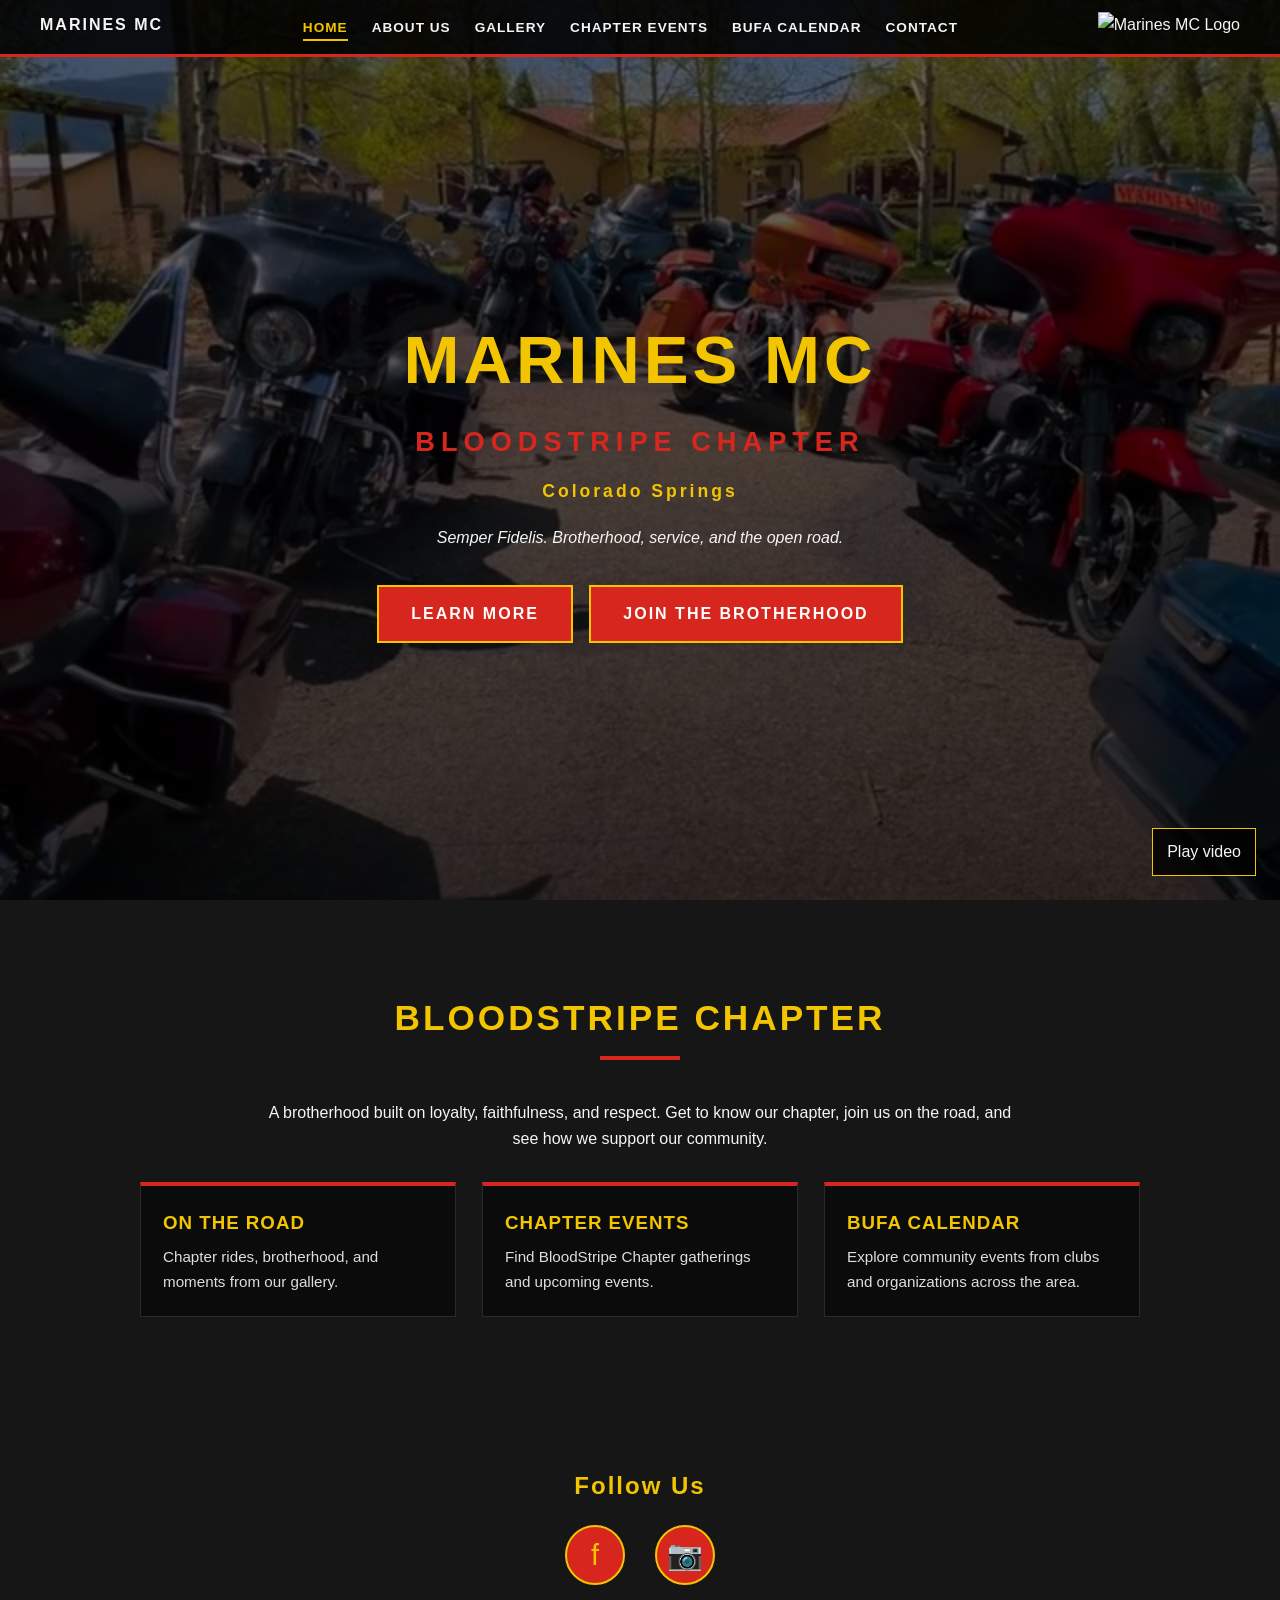
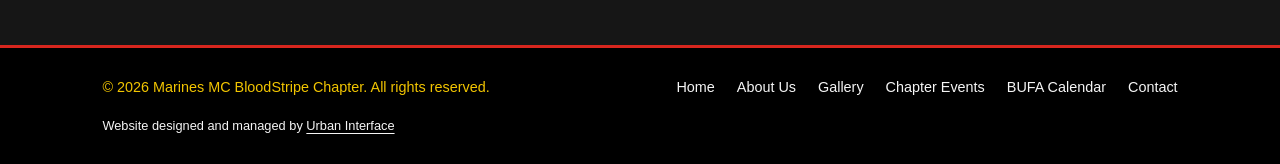
==== commit 8221f6be: "Add Urban Interface footer credit Co-authored-by: Copilot <223556219+Copilot@users.noreply.github.co" ====
--- a/index.html
+++ b/index.html
@@ -88,6 +88,7 @@
       <a href="contact.html">Contact</a>
     </div>
   </div>
+  <p class="site-credit">Website designed and managed by <a href="https://urbaninterface.it.com/">Urban Interface</a></p>
 </footer>
 </body>
 </html>
--- a/site.css
+++ b/site.css
@@ -188,6 +188,8 @@
   .footer-content { display: flex; justify-content: space-between; flex-wrap: wrap; gap: 12px; color: var(--gold); font-size: .9rem; }
   .footer-links a { color: var(--text); text-decoration: none; margin-left: 18px; transition: color .2s; }
   .footer-links a:hover { color: var(--gold); }
+  .site-credit { margin-top: 1rem; color: var(--text); font-size: .8rem; }
+  .site-credit a { color: inherit; text-underline-offset: .2em; }
 
   .disclaimer { font-size: .85rem; opacity: 0.8; margin-top: 20px; font-style: italic; }
 
